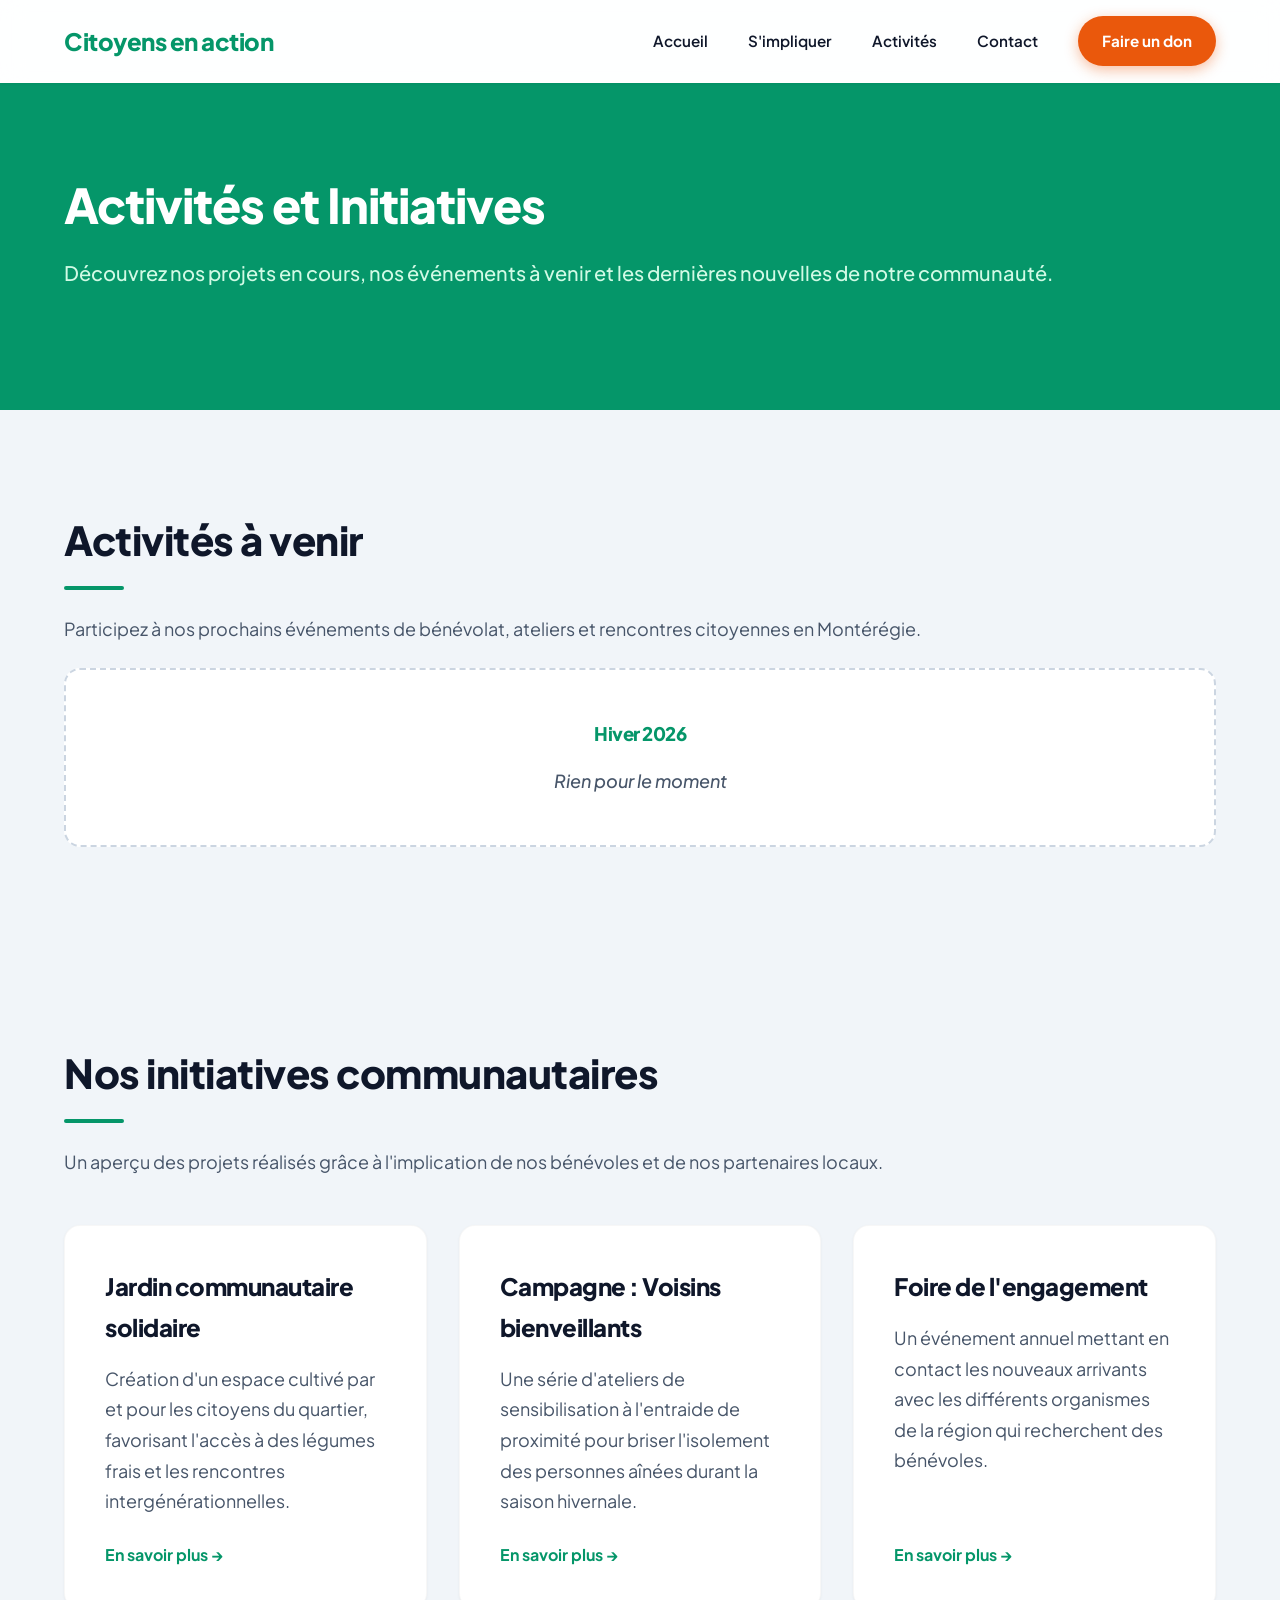
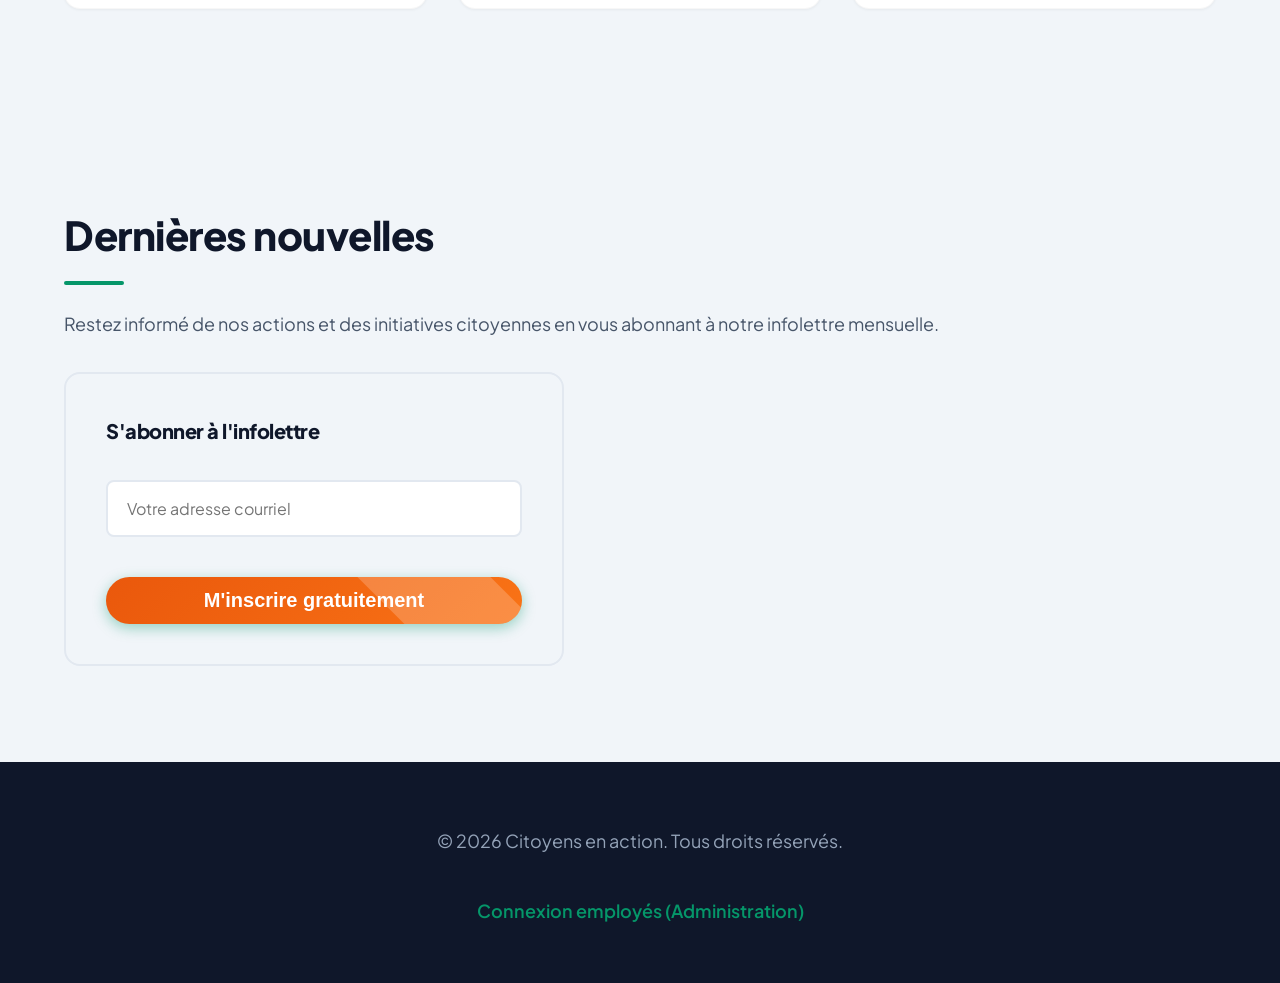
==== activites/index.html @ 638b2f84 "init" ====
<!DOCTYPE html>
<html lang="fr">
<head>
    <meta charset="UTF-8">
    <meta name="viewport" content="width=device-width, initial-scale=1.0">
    <title>Activités et Initiatives - Citoyens en action</title>
    <link rel="stylesheet" href="../styles/style.css">
</head>
<body>
    <div id="header-container"></div>

    <main>
        <!-- En-tête spécifique à la page -->
        <section class="hero" style="padding: 6rem 5%; text-align: left; background: var(--primary);">
            <div class="hero-content" style="margin: 0; max-width: 100%;">
                <h1 style="font-size: 3rem;">Activités et Initiatives</h1>
                <p style="color: #d1fae5;">Découvrez nos projets en cours, nos événements à venir et les dernières nouvelles de notre communauté.</p>
            </div>
        </section>

        <!-- Section Calendrier -->
        <section>
            <h2>Activités à venir</h2>
            <p>Participez à nos prochains événements de bénévolat, ateliers et rencontres citoyennes en Montérégie.</p>
            
            <div id="calendrier-container" class="box-mise-en-valeur">
                <h3 style="margin-bottom: 1rem; color: var(--primary);">Hiver 2026</h3>
                <p style="margin-bottom: 0;"><em>Rien pour le moment</em></p>
            </div>
        </section>

        <!-- Section Initiatives -->
        <section class="bg-gris">
            <h2>Nos initiatives communautaires</h2>
            <p>Un aperçu des projets réalisés grâce à l'implication de nos bénévoles et de nos partenaires locaux.</p>
            
            <div class="grid-articles">
                <article class="carte">
                    <h3>Jardin communautaire solidaire</h3>
                    <p>Création d'un espace cultivé par et pour les citoyens du quartier, favorisant l'accès à des légumes frais et les rencontres intergénérationnelles.</p>
                    <a href="" style="color: var(--primary); font-weight: 700; text-decoration: none; margin-top: auto;">En savoir plus →</a>
                </article>
                
                <article class="carte">
                    <h3>Campagne : Voisins bienveillants</h3>
                    <p>Une série d'ateliers de sensibilisation à l'entraide de proximité pour briser l'isolement des personnes aînées durant la saison hivernale.</p>
                    <a href="" style="color: var(--primary); font-weight: 700; text-decoration: none; margin-top: auto;">En savoir plus →</a>
                </article>
                
                <article class="carte">
                    <h3>Foire de l'engagement</h3>
                    <p>Un événement annuel mettant en contact les nouveaux arrivants avec les différents organismes de la région qui recherchent des bénévoles.</p>
                    <a href="" style="color: var(--primary); font-weight: 700; text-decoration: none; margin-top: auto;">En savoir plus →</a>
                </article>
            </div>
        </section>
        
        <!-- Section Articles et Nouvelles -->
        <section>
            <h2>Dernières nouvelles</h2>
            <p>Restez informé de nos actions et des initiatives citoyennes en vous abonnant à notre infolettre mensuelle.</p>
            
            <form style="max-width: 500px; margin-top: 2rem; box-shadow: none; border: 2px solid #e2e8f0; background: transparent;">
                <h3 style="font-size: 1.25rem; margin-bottom: 0.5rem; color: var(--text-heading);">S'abonner à l'infolettre</h3>
                <input type="email" placeholder="Votre adresse courriel" required style="background: var(--bg-surface);">
                <button type="submit" class="btn-submit-cool btn-anime">M'inscrire gratuitement</button>
            </form>
        </section>
    </main>

    <div id="footer-container"></div>

    <script src="../scripts/script.js"></script>
    <script>
        initLayout('..'); 
    </script>
</body>
</html>
---- styles/style.css ----
@import url('https://fonts.googleapis.com/css2?family=Plus+Jakarta+Sans:wght@400;500;600;700;800&display=swap');

/* Variables de design modernes et chaleureuses */
:root {
    --primary: #059669; /* Vert émeraude vibrant */
    --primary-dark: #047857;
    --accent: #ea580c; /* Orange corail chaleureux pour les dons */
    --accent-hover: #c2410c;
    --text-main: #475569; /* Gris ardoise doux pour la lecture */
    --text-heading: #0f172a; /* Bleu nuit très foncé pour les titres */
    --bg-body: #f8fafc; /* Fond très légèrement bleuté/gris */
    --bg-surface: #ffffff;
    
    --radius-sm: 8px;
    --radius-md: 16px;
    --radius-pill: 9999px;
    
    --shadow-sm: 0 1px 3px rgba(0,0,0,0.05);
    --shadow-md: 0 4px 6px -1px rgba(0,0,0,0.05), 0 2px 4px -1px rgba(0,0,0,0.03);
    --shadow-hover: 0 20px 25px -5px rgba(0,0,0,0.1), 0 10px 10px -5px rgba(0,0,0,0.04);
    
    --transition: all 0.3s cubic-bezier(0.4, 0, 0.2, 1);
}

/* Réinitialisation et typographie globale */
* {
    box-sizing: border-box;
    margin: 0;
    padding: 0;
}

body {
    font-family: 'Plus Jakarta Sans', system-ui, -apple-system, sans-serif;
    color: var(--text-main);
    line-height: 1.7;
    background-color: var(--bg-body);
    -webkit-font-smoothing: antialiased;
}

/* En-tête (Header) avec effet Glassmorphism */
header {
    background: rgba(255, 255, 255, 0.85);
    backdrop-filter: blur(12px);
    -webkit-backdrop-filter: blur(12px);
    padding: 1rem 5%;
    display: flex;
    justify-content: space-between;
    align-items: center;
    box-shadow: var(--shadow-sm);
    position: sticky;
    top: 0;
    z-index: 1000;
    border-bottom: 1px solid rgba(255,255,255,0.3);
}

.logo a {
    font-size: 1.5rem;
    font-weight: 800;
    color: var(--primary);
    text-decoration: none;
    letter-spacing: -0.5px;
    display: flex;
    align-items: center;
    gap: 10px;
}

nav ul {
    list-style: none;
    display: flex;
    gap: 2.5rem;
    align-items: center;
}

nav a {
    text-decoration: none;
    color: var(--text-heading);
    font-weight: 600;
    font-size: 0.95rem;
    position: relative;
    padding: 0.5rem 0;
    transition: var(--transition);
}

/* Effet de soulignement moderne au survol */
nav a:not(.btn-don)::after {
    content: '';
    position: absolute;
    bottom: 0;
    left: 0;
    width: 0;
    height: 2px;
    background-color: var(--primary);
    transition: var(--transition);
    border-radius: 2px;
}

nav a:not(.btn-don):hover {
    color: var(--primary);
}

nav a:not(.btn-don):hover::after {
    width: 100%;
}

/* Boutons */
.btn-don, button[type="submit"], .btn-secondaire {
    background-color: var(--accent);
    padding: 0.75rem 1.5rem;
    border-radius: var(--radius-pill);
    color: var(--bg-surface);
    font-weight: 700;
    text-decoration: none;
    border: none;
    cursor: pointer;
    transition: var(--transition);
    box-shadow: 0 4px 14px 0 rgba(234, 88, 12, 0.39);
    display: inline-block;
}

.btn-don:hover, button[type="submit"]:hover, .btn-secondaire:hover {
    background-color: var(--accent-hover);
    transform: translateY(-2px);
    box-shadow: 0 6px 20px rgba(234, 88, 12, 0.4);
    color: var(--bg-surface);
}

button[type="submit"] {
    background-color: var(--primary);
    box-shadow: 0 4px 14px 0 rgba(5, 150, 105, 0.39);
}

button[type="submit"]:hover {
    background-color: var(--primary-dark);
    box-shadow: 0 6px 20px rgba(5, 150, 105, 0.4);
}


/* --- Classe utilitaire réutilisable pour l'animation de survol (Reflet + Agrandissement) --- */
.btn-anime {
    font-size: 1.25rem;
    font-weight: 800;
    position: relative;
    overflow: hidden;
    transition: transform 0.3s ease, box-shadow 0.3s ease !important;
}

/* Le bandeau lumineux (invisible par défaut) */
.btn-anime::after {
    content: '';
    position: absolute;
    top: -50%; 
    left: -50%; 
    width: 200%; 
    height: 200%;
    background: rgba(255, 255, 255, 0.2);
    transform: rotate(45deg) translateY(-100%);
    transition: transform 0.5s ease;
    pointer-events: none; /* Empêche le reflet de bloquer les clics */
}

/* Animation au survol du bouton */
.btn-anime:hover {
    transform: translateY(-3px) scale(1.02);
}

/* Fait glisser le reflet lumineux au survol */
.btn-anime:hover::after {
    transform: rotate(45deg) translateY(100%);
}

/* Sections génériques */
section {
    padding: 6rem 5%;
}

section.bg-gris, section:nth-child(even):not(.hero) {
    background-color: #f1f5f9;
}

h1, h2, h3 {
    color: var(--text-heading);
    margin-bottom: 1.5rem;
    font-weight: 800;
    letter-spacing: -0.5px;
}

h2 {
    font-size: 2.5rem;
    position: relative;
    padding-bottom: 1rem;
}

/* Petit trait décoratif sous les titres de section */
h2::after {
    content: '';
    position: absolute;
    bottom: 0;
    left: 0;
    width: 60px;
    height: 4px;
    background-color: var(--primary);
    border-radius: 2px;
}

p {
    font-size: 1.125rem;
    margin-bottom: 1.5rem;
}

/* Hero Section (Bannière d'accueil) */
.hero {
    text-align: center;
    padding: 10rem 5%;
    background: linear-gradient(135deg, #065f46 0%, #059669 50%, #10b981 100%);
    color: var(--bg-surface);
    position: relative;
    overflow: hidden;
}

.hero-content {
    max-width: 800px;
    margin: 0 auto;
    position: relative;
    z-index: 2;
}

.hero h1 {
    color: var(--bg-surface);
    font-size: 4rem;
    line-height: 1.1;
    margin-bottom: 1.5rem;
    letter-spacing: -1px;
}

.hero p {
    color: #d1fae5;
    font-size: 1.25rem;
    font-weight: 500;
}

/* Formulaires */
form {
    display: flex;
    flex-direction: column;
    gap: 1.5rem;
    max-width: 600px;
    background: var(--bg-surface);
    padding: 2.5rem;
    border-radius: var(--radius-md);
    box-shadow: var(--shadow-md);
    border: 1px solid rgba(0,0,0,0.05);
}

input, textarea {
    padding: 1rem 1.2rem;
    border: 2px solid #e2e8f0;
    border-radius: var(--radius-sm);
    font-size: 1rem;
    font-family: inherit;
    transition: var(--transition);
    background-color: #f8fafc;
}

input:focus, textarea:focus {
    outline: none;
    border-color: var(--primary);
    background-color: var(--bg-surface);
    box-shadow: 0 0 0 4px rgba(5, 150, 105, 0.1);
}

/* Grilles et Cartes */
.grid-articles {
    display: grid;
    grid-template-columns: repeat(auto-fit, minmax(320px, 1fr));
    gap: 2rem;
    margin-top: 3rem;
}

.carte, .section-carte {
    background: var(--bg-surface);
    padding: 2.5rem;
    border-radius: var(--radius-md);
    box-shadow: var(--shadow-sm);
    transition: var(--transition);
    border: 1px solid rgba(0,0,0,0.03);
    display: flex;
    flex-direction: column;
}

.carte:hover {
    transform: translateY(-8px);
    box-shadow: var(--shadow-hover);
}

.carte h3 {
    font-size: 1.5rem;
    margin-bottom: 1rem;
}

/* Mise en valeur (Ex: Calendrier) */
.box-mise-en-valeur {
    border: 2px dashed #cbd5e1;
    padding: 3rem;
    text-align: center;
    border-radius: var(--radius-md);
    background-color: var(--bg-surface);
    color: var(--text-main);
    font-weight: 500;
}

/* Pied de page */
footer {
    padding: 4rem 5% 2rem;
    background-color: #0f172a;
    color: #94a3b8;
}

.footer-content {
    max-width: 1200px;
    margin: 0 auto;
    display: flex;
    flex-direction: column;
    align-items: center;
    gap: 1rem;
    text-align: center;
}

footer a {
    color: var(--primary);
    text-decoration: none;
    font-weight: 600;
    transition: var(--transition);
}

footer a:hover {
    color: #34d399;
}

/* ---------------------------------------------------
   STYLES SPÉCIFIQUES DE LA PAGE DE DON (VERT PUR)
   --------------------------------------------------- */

.page-don-section {
    padding: 6rem 5% 8rem;
    min-height: 85vh;
    display: flex;
    align-items: center;
    text-align: left; /* Annule le centrage global de .hero */
}

.don-layout {
    display: grid;
    grid-template-columns: 1fr 1.2fr;
    gap: 4rem;
    align-items: center;
    width: 100%;
}

.impact-text h2 {
    font-size: 3.5rem;
    line-height: 1.1;
    color: white;
    margin-bottom: 1.5rem;
}

.impact-text h2::after { 
    display: none; 
}

.impact-cards {
    display: flex;
    flex-direction: column;
    gap: 1rem;
    margin-top: 2rem;
}

.impact-card-mini {
    background: rgba(255, 255, 255, 0.12);
    backdrop-filter: blur(10px);
    border: 1px solid rgba(255, 255, 255, 0.2);
    padding: 1.5rem;
    border-radius: var(--radius-md);
    color: white;
    display: flex;
    align-items: center;
    gap: 1.5rem;
    transition: transform 0.3s ease;
}

.impact-card-mini:hover {
    transform: translateX(8px);
    background: rgba(255, 255, 255, 0.18);
}

.impact-icon {
    font-size: 2rem;
    background: rgba(255, 255, 255, 0.2);
    width: 60px;
    height: 60px;
    display: flex;
    align-items: center;
    justify-content: center;
    border-radius: 50%;
}

/* Formulaire Glassmorphism */
.glass-form-container {
    background: rgba(255, 255, 255, 0.95);
    backdrop-filter: blur(20px);
    padding: 3rem;
    border-radius: 24px;
    box-shadow: 0 25px 50px -12px rgba(0, 0, 0, 0.25);
    border: 1px solid rgba(255, 255, 255, 0.5);
}

.amount-selector {
    display: grid;
    grid-template-columns: repeat(3, 1fr);
    gap: 1rem;
    margin-bottom: 1rem;
}

.amount-btn-cool {
    background: white;
    border: 2px solid #e2e8f0;
    padding: 1rem;
    border-radius: var(--radius-sm);
    font-weight: 800;
    font-size: 1.25rem;
    color: var(--text-main);
    cursor: pointer;
    transition: all 0.2s cubic-bezier(0.4, 0, 0.2, 1);
    text-align: center;
}

.amount-btn-cool:hover {
    border-color: var(--primary);
    transform: translateY(-2px);
}

.amount-btn-cool.active {
    background: var(--primary);
    color: white;
    border-color: var(--primary);
    box-shadow: 0 10px 20px -5px rgba(5, 150, 105, 0.5);
    transform: scale(1.05);
}

.custom-amount {
    grid-column: span 3;
}

.input-group-cool {
    position: relative;
    margin-bottom: 1.5rem;
}

.input-group-cool input {
    width: 100%;
    padding: 1.2rem;
    background: #f8fafc;
    border: 2px solid #e2e8f0;
    border-radius: var(--radius-sm);
    font-weight: 600;
    color: var(--text-heading);
    transition: all 0.3s;
}

.input-group-cool input:focus {
    background: white;
    border-color: var(--primary);
    box-shadow: 0 0 0 4px rgba(5, 150, 105, 0.1);
}

.btn-submit-cool {
    background: linear-gradient(135deg, var(--accent) 0%, #f97316 100%);
    color: white;
    width: 100%;
    padding: 1.2rem;
    border: none;
    border-radius: var(--radius-pill);
    cursor: pointer;
    box-shadow: 0 10px 25px -5px rgba(234, 88, 12, 0.4);
    margin-top: 1rem;
}

/* Vous pouvez garder l'accentuation de l'ombre au survol spécifique à la couleur orange ici */
.btn-submit-cool:hover {
    box-shadow: 0 15px 35px -5px rgba(234, 88, 12, 0.6);
}

/* ---------------------------------------------------
   BOUTON MENU MOBILE & ADAPTABILITÉ ÉCRAN
   --------------------------------------------------- */

.menu-toggle {
    display: none;
    font-size: 1.5rem;
    background: #f1f5f9;
    border: 1px solid #e2e8f0;
    padding: 0.4rem 0.8rem;
    border-radius: var(--radius-sm);
    cursor: pointer;
    color: var(--text-heading);
    transition: var(--transition);
    line-height: 1;
}

.menu-toggle:hover {
    background: var(--primary);
    color: white;
    border-color: var(--primary);
}

@media (max-width: 992px) {
    .don-layout { 
        grid-template-columns: 1fr; 
        gap: 2rem; 
    }
    .impact-text h2 { 
        font-size: 2.5rem; 
    }
}

@media (max-width: 768px) {
    nav ul {
        display: none;
        flex-direction: column;
        width: 100%;
        position: absolute;
        top: 100%;
        left: 0;
        background: rgba(255, 255, 255, 0.98);
        backdrop-filter: blur(10px);
        padding: 2rem 0;
        box-shadow: 0 20px 25px -5px rgba(0,0,0,0.1);
        gap: 1.5rem;
        border-top: 1px solid #e2e8f0;
    }

    nav ul.active {
        display: flex;
    }

    .menu-toggle {
        display: block;
    }
    
    .hero {
        padding: 6rem 5%;
    }

    .hero h1 {
        font-size: 2.5rem;
    }
    
    h2 {
        font-size: 2rem;
    }
}
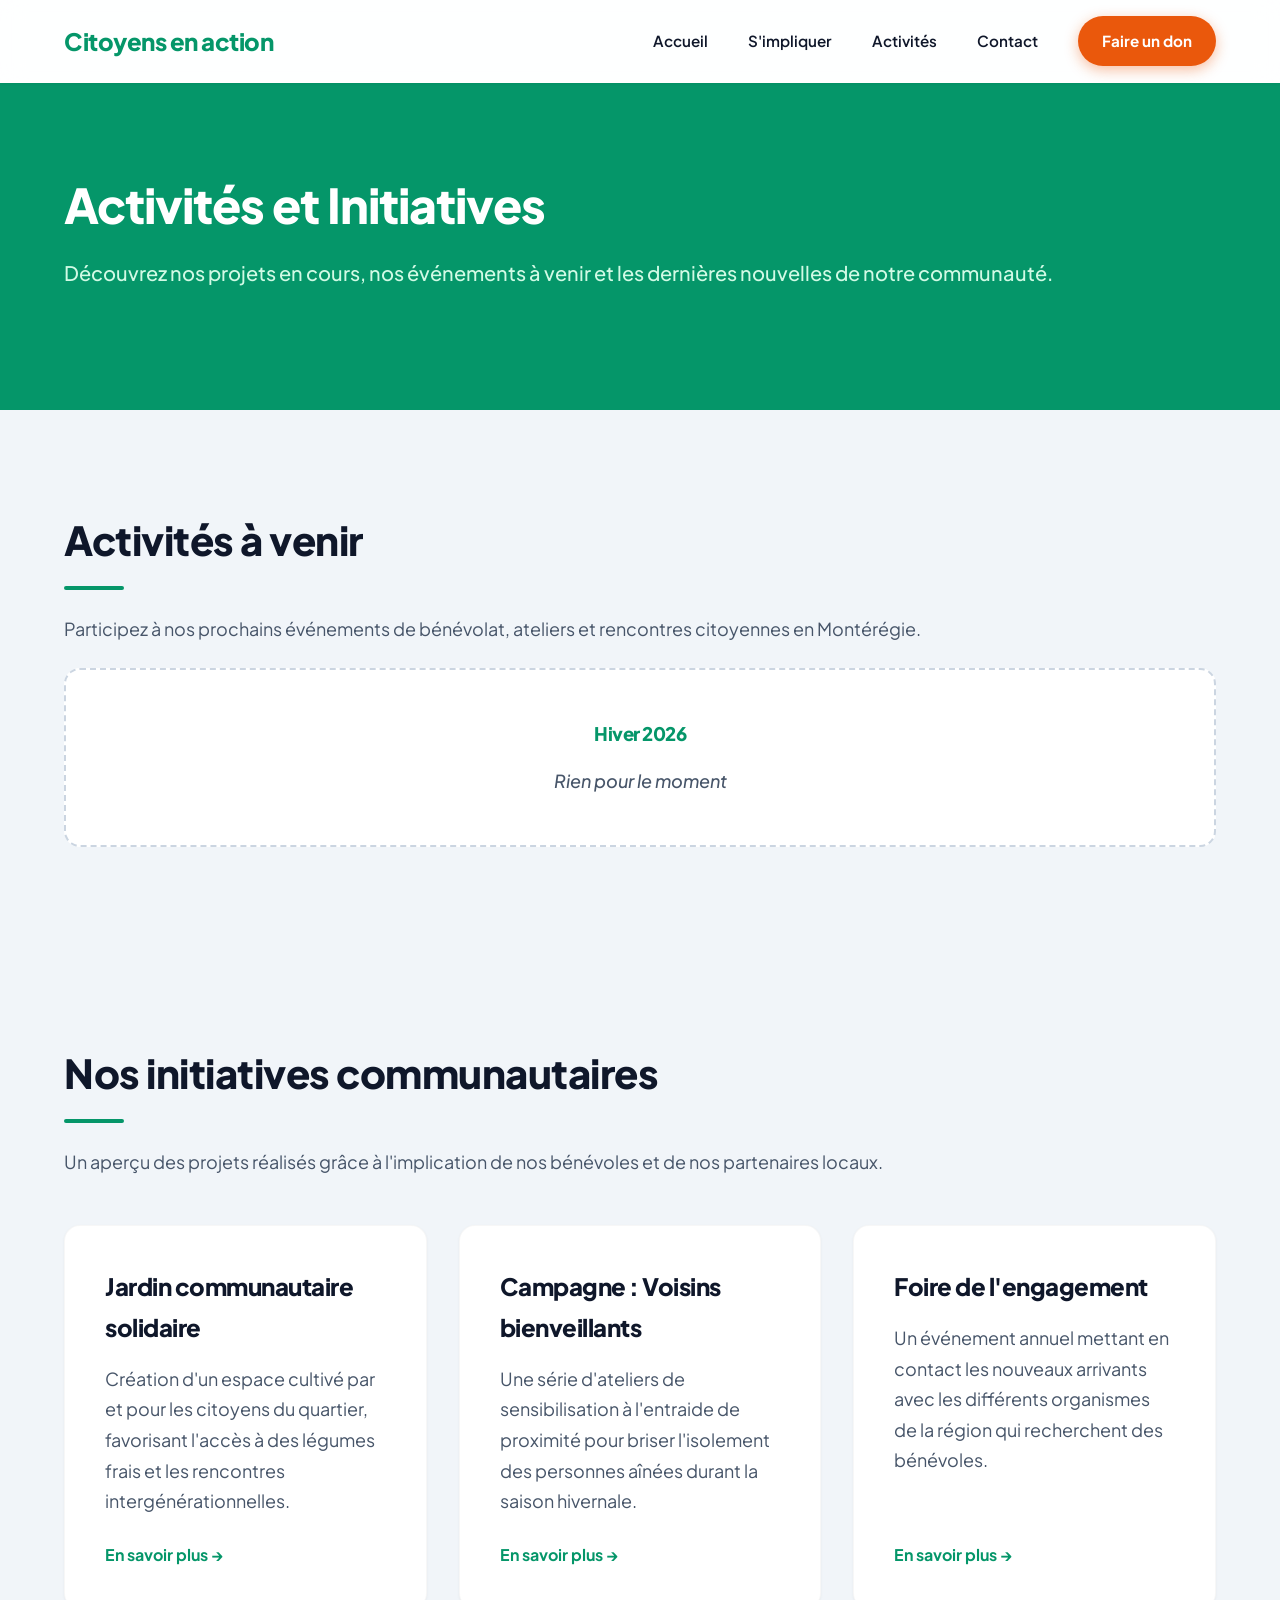
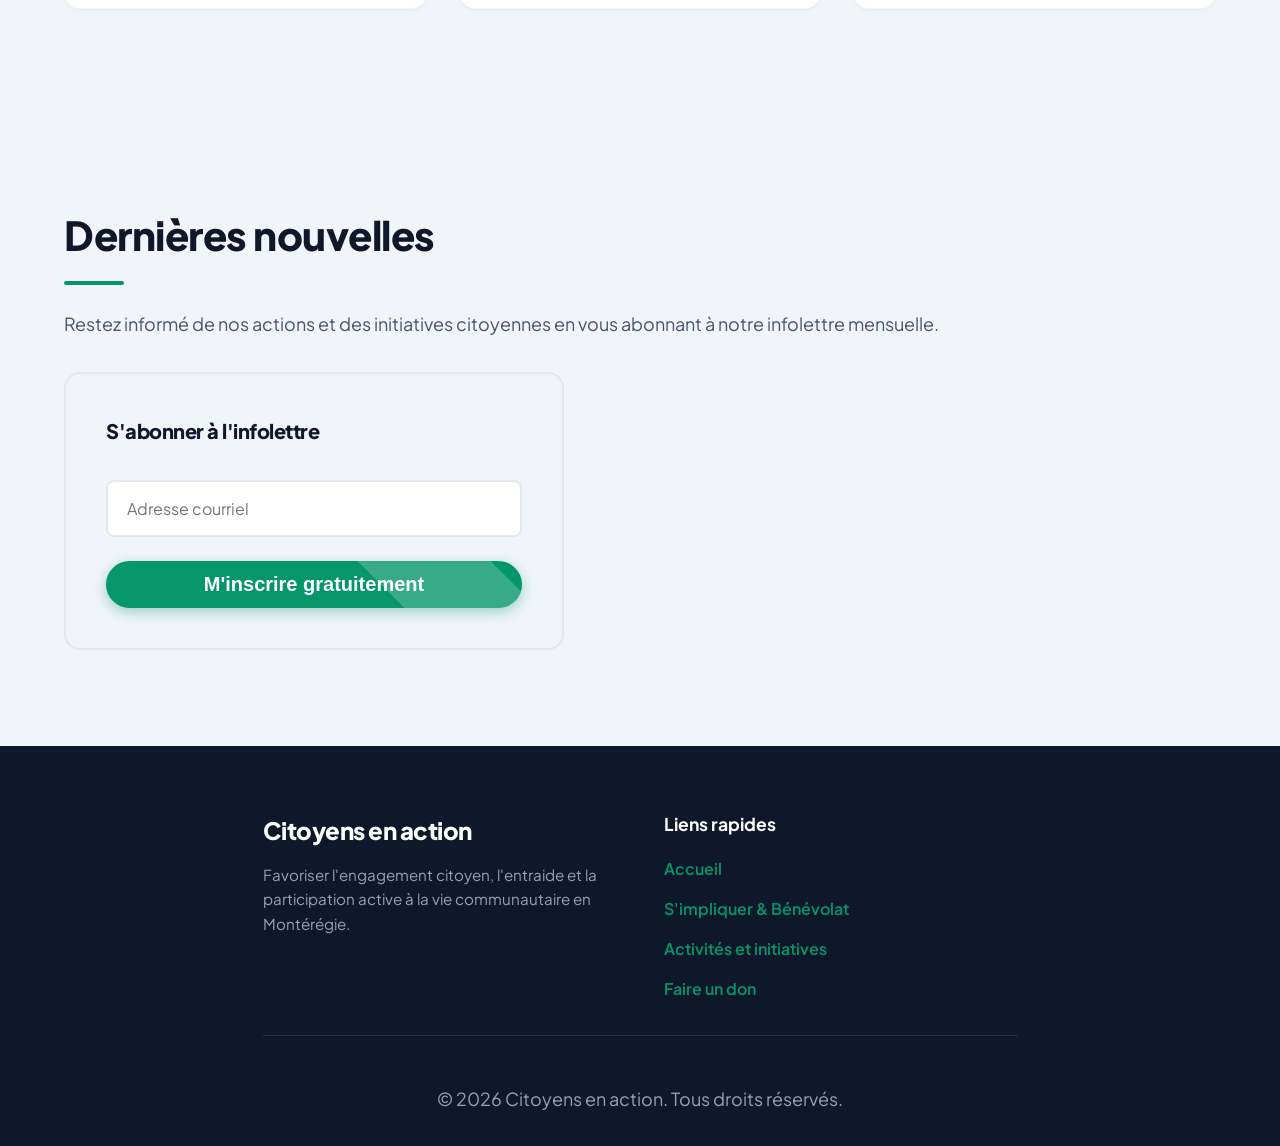
==== commit 1395db67: "reused forms structure" ====
--- a/activites/index.html
+++ b/activites/index.html
@@ -62,8 +62,8 @@
             
             <form style="max-width: 500px; margin-top: 2rem; box-shadow: none; border: 2px solid #e2e8f0; background: transparent;">
                 <h3 style="font-size: 1.25rem; margin-bottom: 0.5rem; color: var(--text-heading);">S'abonner à l'infolettre</h3>
-                <input type="email" placeholder="Votre adresse courriel" required style="background: var(--bg-surface);">
-                <button type="submit" class="btn-submit-cool btn-anime">M'inscrire gratuitement</button>
+                <input type="email" placeholder="Adresse courriel" required style="background: var(--bg-surface);">
+                <button type="submit" class="btn-anime">M'inscrire gratuitement</button>
             </form>
         </section>
     </main>
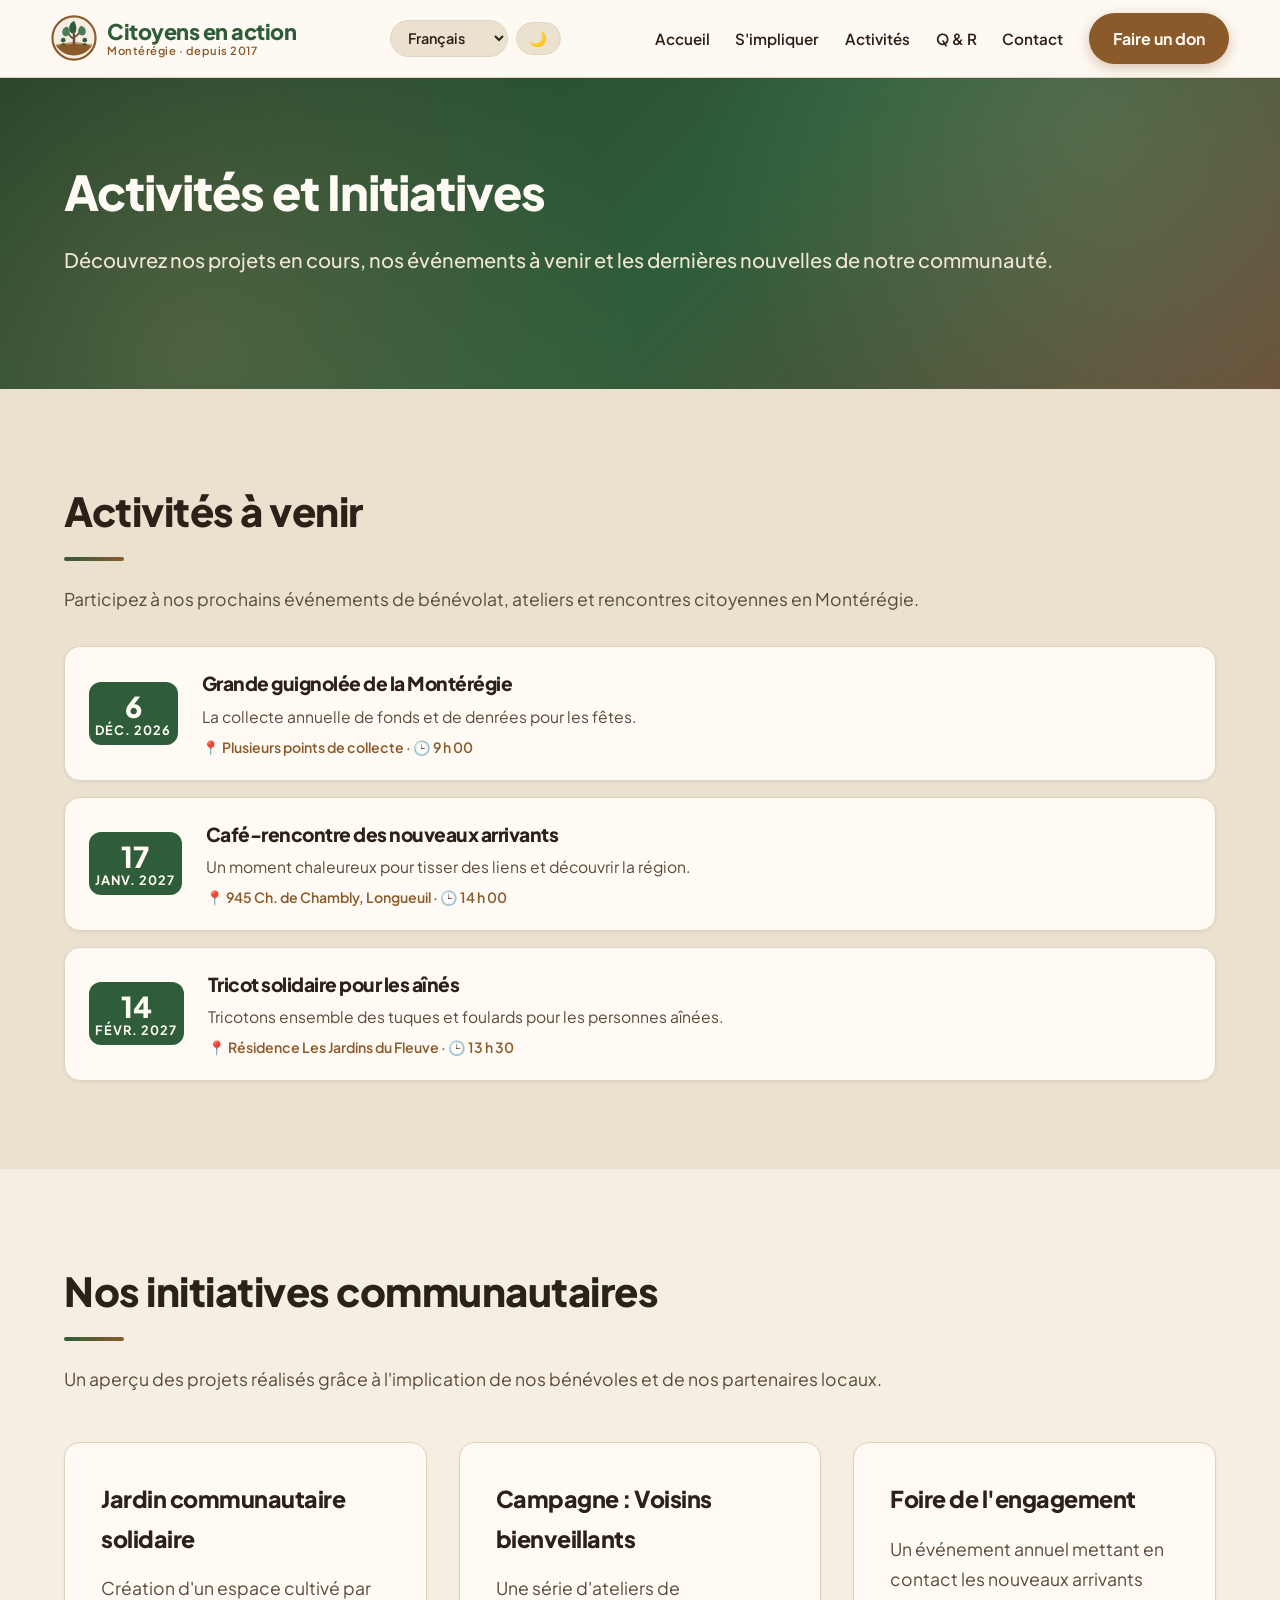
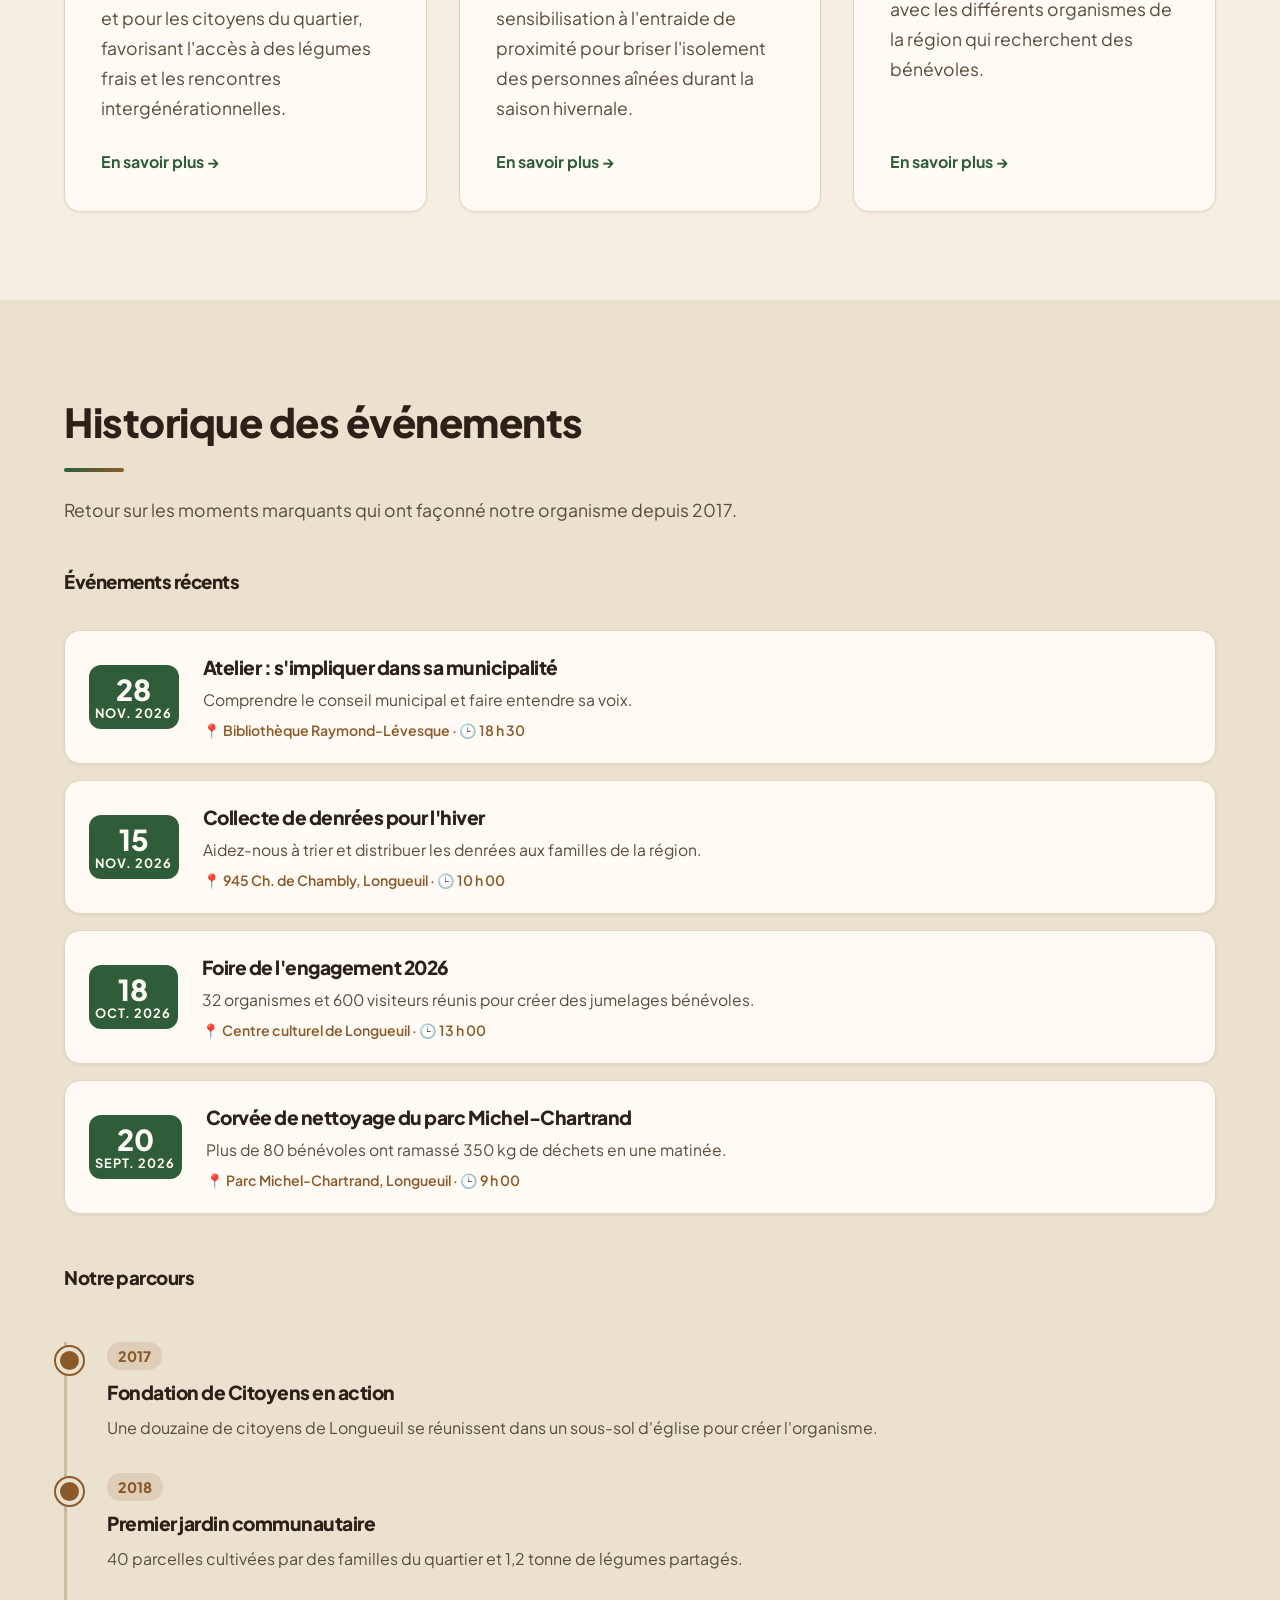
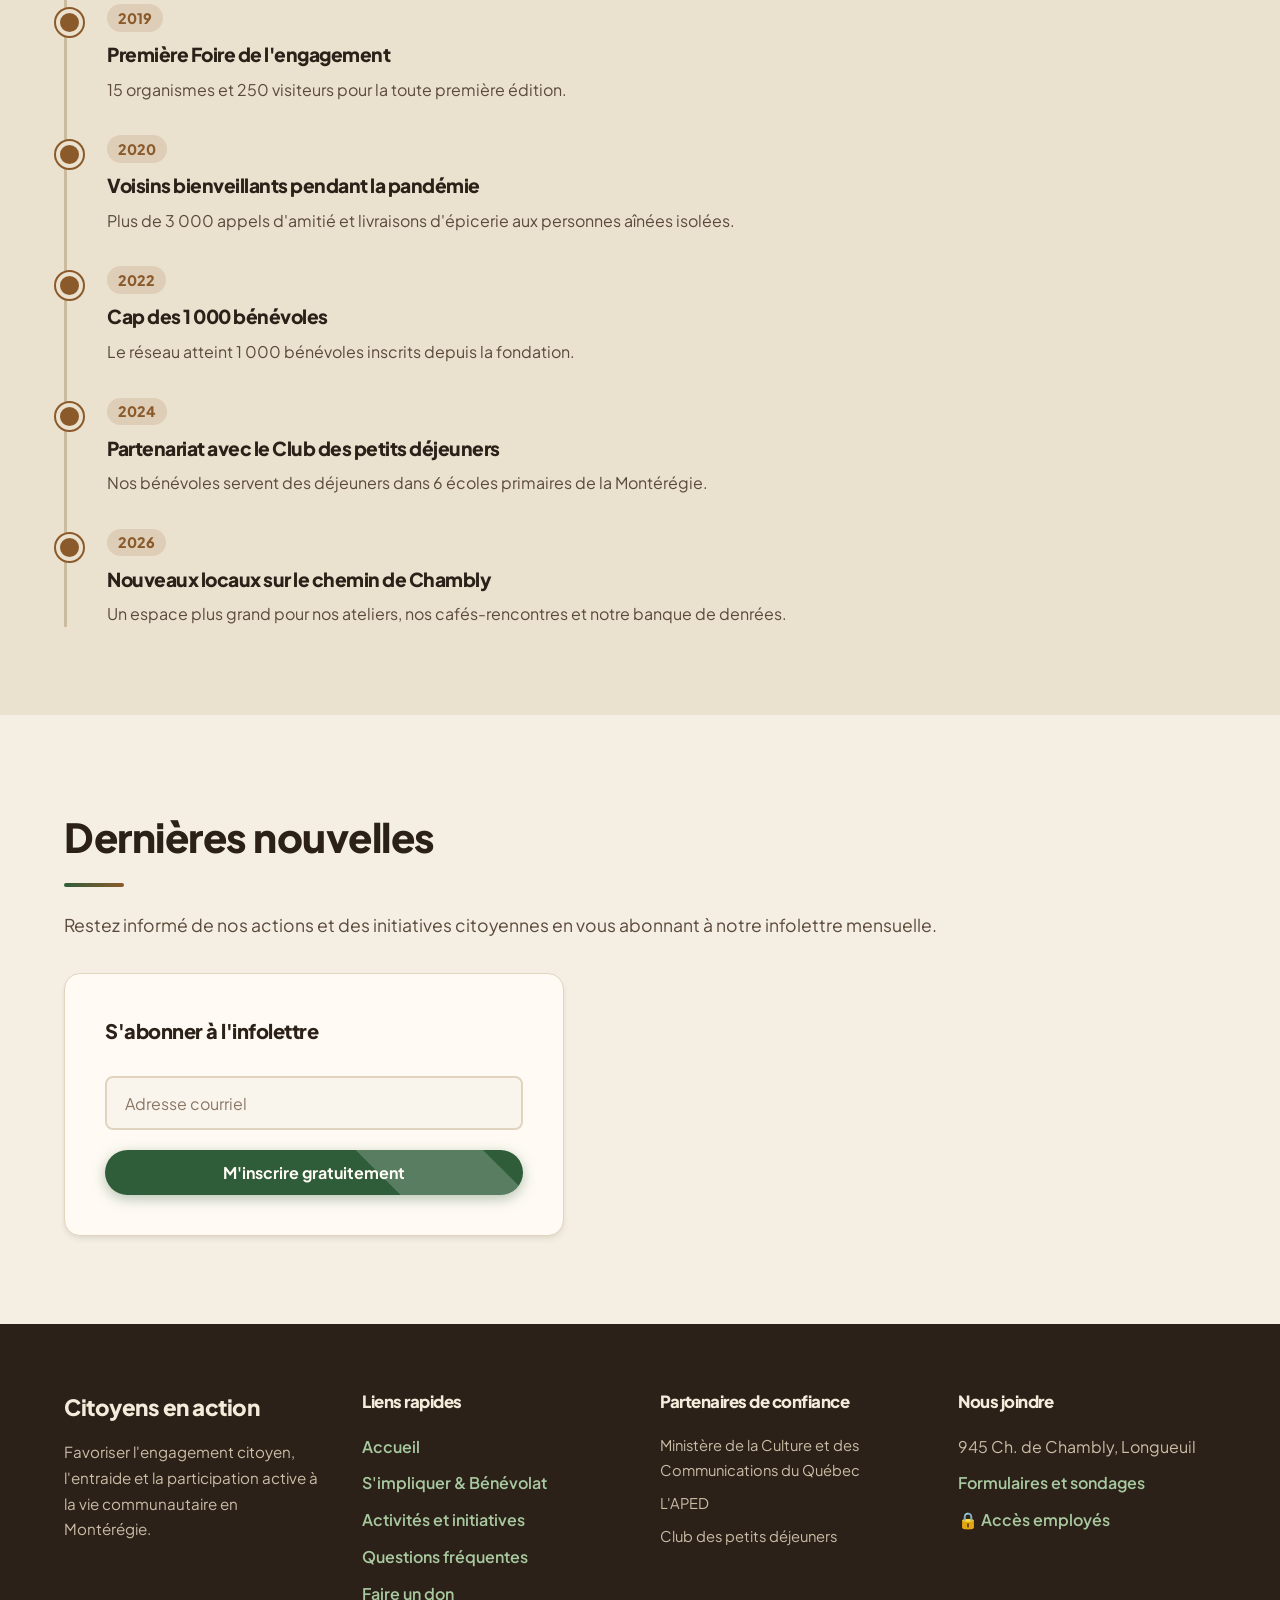
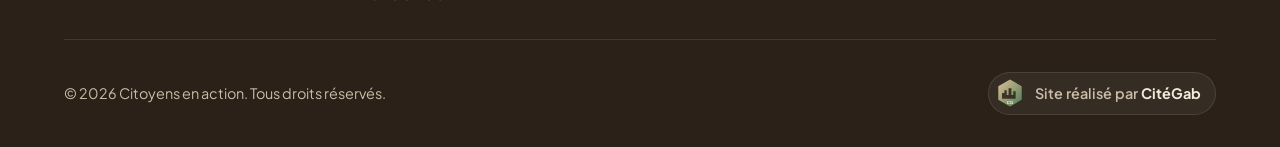
==== commit 7cf4b018: "Refonte : palette terre, mode sombre, dons, admin et nouvelles sections - Palette terre (brun, beige" ====
--- a/activites/index.html
+++ b/activites/index.html
@@ -3,67 +3,111 @@
 <head>
     <meta charset="UTF-8">
     <meta name="viewport" content="width=device-width, initial-scale=1.0">
-    <title>Activités et Initiatives - Citoyens en action</title>
+    <title data-i18n="titre.activites">Activités et Initiatives - Citoyens en action</title>
+    <script src="../scripts/init.js"></script>
     <link rel="stylesheet" href="../styles/style.css">
 </head>
 <body>
     <div id="header-container"></div>
 
     <main>
-        <!-- En-tête spécifique à la page -->
-        <section class="hero" style="padding: 6rem 5%; text-align: left; background: var(--primary);">
-            <div class="hero-content" style="margin: 0; max-width: 100%;">
-                <h1 style="font-size: 3rem;">Activités et Initiatives</h1>
-                <p style="color: #d1fae5;">Découvrez nos projets en cours, nos événements à venir et les dernières nouvelles de notre communauté.</p>
+        <section class="hero hero-page">
+            <div class="hero-content">
+                <h1 data-i18n="act.hero_titre">Activités et Initiatives</h1>
+                <p data-i18n="act.hero_texte">Découvrez nos projets en cours, nos événements à venir et les dernières nouvelles de notre communauté.</p>
             </div>
         </section>
 
-        <!-- Section Calendrier -->
+        <!-- Calendrier (géré dans l'administration) -->
         <section>
-            <h2>Activités à venir</h2>
-            <p>Participez à nos prochains événements de bénévolat, ateliers et rencontres citoyennes en Montérégie.</p>
-            
-            <div id="calendrier-container" class="box-mise-en-valeur">
-                <h3 style="margin-bottom: 1rem; color: var(--primary);">Hiver 2026</h3>
-                <p style="margin-bottom: 0;"><em>Rien pour le moment</em></p>
+            <h2 data-i18n="act.avenir_titre">Activités à venir</h2>
+            <p data-i18n="act.avenir_texte">Participez à nos prochains événements de bénévolat, ateliers et rencontres citoyennes en Montérégie.</p>
+            <div id="calendrier-container" class="calendrier"></div>
+        </section>
+
+        <!-- Initiatives -->
+        <section>
+            <h2 data-i18n="act.initiatives_titre">Nos initiatives communautaires</h2>
+            <p data-i18n="act.initiatives_texte">Un aperçu des projets réalisés grâce à l'implication de nos bénévoles et de nos partenaires locaux.</p>
+
+            <div class="grid-articles">
+                <article class="carte">
+                    <h3 data-i18n="act.init1_titre">Jardin communautaire solidaire</h3>
+                    <p data-i18n="act.init1_texte">Création d'un espace cultivé par et pour les citoyens du quartier, favorisant l'accès à des légumes frais et les rencontres intergénérationnelles.</p>
+                    <a href="../contact/" class="lien-plus" data-i18n="commun.en_savoir_plus">En savoir plus →</a>
+                </article>
+
+                <article class="carte">
+                    <h3 data-i18n="act.init2_titre">Campagne : Voisins bienveillants</h3>
+                    <p data-i18n="act.init2_texte">Une série d'ateliers de sensibilisation à l'entraide de proximité pour briser l'isolement des personnes aînées durant la saison hivernale.</p>
+                    <a href="../contact/" class="lien-plus" data-i18n="commun.en_savoir_plus">En savoir plus →</a>
+                </article>
+
+                <article class="carte">
+                    <h3 data-i18n="act.init3_titre">Foire de l'engagement</h3>
+                    <p data-i18n="act.init3_texte">Un événement annuel mettant en contact les nouveaux arrivants avec les différents organismes de la région qui recherchent des bénévoles.</p>
+                    <a href="../contact/" class="lien-plus" data-i18n="commun.en_savoir_plus">En savoir plus →</a>
+                </article>
             </div>
         </section>
 
-        <!-- Section Initiatives -->
-        <section class="bg-gris">
-            <h2>Nos initiatives communautaires</h2>
-            <p>Un aperçu des projets réalisés grâce à l'implication de nos bénévoles et de nos partenaires locaux.</p>
-            
-            <div class="grid-articles">
-                <article class="carte">
-                    <h3>Jardin communautaire solidaire</h3>
-                    <p>Création d'un espace cultivé par et pour les citoyens du quartier, favorisant l'accès à des légumes frais et les rencontres intergénérationnelles.</p>
-                    <a href="" style="color: var(--primary); font-weight: 700; text-decoration: none; margin-top: auto;">En savoir plus →</a>
-                </article>
-                
-                <article class="carte">
-                    <h3>Campagne : Voisins bienveillants</h3>
-                    <p>Une série d'ateliers de sensibilisation à l'entraide de proximité pour briser l'isolement des personnes aînées durant la saison hivernale.</p>
-                    <a href="" style="color: var(--primary); font-weight: 700; text-decoration: none; margin-top: auto;">En savoir plus →</a>
-                </article>
-                
-                <article class="carte">
-                    <h3>Foire de l'engagement</h3>
-                    <p>Un événement annuel mettant en contact les nouveaux arrivants avec les différents organismes de la région qui recherchent des bénévoles.</p>
-                    <a href="" style="color: var(--primary); font-weight: 700; text-decoration: none; margin-top: auto;">En savoir plus →</a>
-                </article>
+        <!-- Historique des événements -->
+        <section>
+            <h2 data-i18n="act.historique_titre">Historique des événements</h2>
+            <p data-i18n="act.historique_texte">Retour sur les moments marquants qui ont façonné notre organisme depuis 2017.</p>
+
+            <h3 style="margin-top: 2.5rem;" data-i18n="act.recents_titre">Événements récents</h3>
+            <div id="historique-recent" class="calendrier"></div>
+
+            <h3 style="margin-top: 3rem;" data-i18n="act.chronologie_titre">Notre parcours</h3>
+            <div class="chronologie">
+                <div class="jalon">
+                    <span class="annee">2017</span>
+                    <h3 data-i18n="hist.2017_titre">Fondation de Citoyens en action</h3>
+                    <p data-i18n="hist.2017_texte">Une douzaine de citoyens de Longueuil se réunissent dans un sous-sol d'église pour créer l'organisme.</p>
+                </div>
+                <div class="jalon">
+                    <span class="annee">2018</span>
+                    <h3 data-i18n="hist.2018_titre">Premier jardin communautaire</h3>
+                    <p data-i18n="hist.2018_texte">40 parcelles cultivées par des familles du quartier et 1,2 tonne de légumes partagés.</p>
+                </div>
+                <div class="jalon">
+                    <span class="annee">2019</span>
+                    <h3 data-i18n="hist.2019_titre">Première Foire de l'engagement</h3>
+                    <p data-i18n="hist.2019_texte">15 organismes et 250 visiteurs pour la toute première édition.</p>
+                </div>
+                <div class="jalon">
+                    <span class="annee">2020</span>
+                    <h3 data-i18n="hist.2020_titre">Voisins bienveillants pendant la pandémie</h3>
+                    <p data-i18n="hist.2020_texte">Plus de 3 000 appels d'amitié et livraisons d'épicerie aux personnes aînées isolées.</p>
+                </div>
+                <div class="jalon">
+                    <span class="annee">2022</span>
+                    <h3 data-i18n="hist.2022_titre">Cap des 1 000 bénévoles</h3>
+                    <p data-i18n="hist.2022_texte">Le réseau atteint 1 000 bénévoles inscrits depuis la fondation.</p>
+                </div>
+                <div class="jalon">
+                    <span class="annee">2024</span>
+                    <h3 data-i18n="hist.2024_titre">Partenariat avec le Club des petits déjeuners</h3>
+                    <p data-i18n="hist.2024_texte">Nos bénévoles servent des déjeuners dans 6 écoles primaires de la Montérégie.</p>
+                </div>
+                <div class="jalon">
+                    <span class="annee">2026</span>
+                    <h3 data-i18n="hist.2026_titre">Nouveaux locaux sur le chemin de Chambly</h3>
+                    <p data-i18n="hist.2026_texte">Un espace plus grand pour nos ateliers, nos cafés-rencontres et notre banque de denrées.</p>
+                </div>
             </div>
         </section>
-        
-        <!-- Section Articles et Nouvelles -->
+
+        <!-- Infolettre -->
         <section>
-            <h2>Dernières nouvelles</h2>
-            <p>Restez informé de nos actions et des initiatives citoyennes en vous abonnant à notre infolettre mensuelle.</p>
-            
-            <form style="max-width: 500px; margin-top: 2rem; box-shadow: none; border: 2px solid #e2e8f0; background: transparent;">
-                <h3 style="font-size: 1.25rem; margin-bottom: 0.5rem; color: var(--text-heading);">S'abonner à l'infolettre</h3>
-                <input type="email" placeholder="Adresse courriel" required style="background: var(--bg-surface);">
-                <button type="submit" class="btn-anime">M'inscrire gratuitement</button>
+            <h2 data-i18n="act.nouvelles_titre">Dernières nouvelles</h2>
+            <p data-i18n="act.nouvelles_texte">Restez informé de nos actions et des initiatives citoyennes en vous abonnant à notre infolettre mensuelle.</p>
+
+            <form style="max-width: 500px; margin-top: 2rem;" data-toast="toast.infolettre" data-enregistrer="infolettre">
+                <h3 style="font-size: 1.25rem; margin-bottom: 0.5rem;" data-i18n="act.infolettre_titre">S'abonner à l'infolettre</h3>
+                <input type="email" name="courriel" placeholder="Adresse courriel" data-i18n-ph="champ.courriel" required>
+                <button type="submit" class="btn-anime" data-i18n="act.infolettre_btn">M'inscrire gratuitement</button>
             </form>
         </section>
     </main>
@@ -72,7 +116,7 @@
 
     <script src="../scripts/script.js"></script>
     <script>
-        initLayout('..'); 
+        initLayout('..');
     </script>
 </body>
-</html>+</html>
--- a/styles/style.css
+++ b/styles/style.css
@@ -1,25 +1,82 @@
 @import url('https://fonts.googleapis.com/css2?family=Plus+Jakarta+Sans:wght@400;500;600;700;800&display=swap');
 
-/* Variables de design modernes et chaleureuses */
+/* ---------------------------------------------------
+   PALETTE « TERRE » : brun, beige, vert forêt
+   --------------------------------------------------- */
 :root {
-    --primary: #059669; /* Vert émeraude vibrant */
-    --primary-dark: #047857;
-    --accent: #ea580c; /* Orange corail chaleureux pour les dons */
-    --accent-hover: #c2410c;
-    --text-main: #475569; /* Gris ardoise doux pour la lecture */
-    --text-heading: #0f172a; /* Bleu nuit très foncé pour les titres */
-    --bg-body: #f8fafc; /* Fond très légèrement bleuté/gris */
-    --bg-surface: #ffffff;
-    
+    --primary: #2f5d3a;          /* Vert forêt */
+    --primary-dark: #1f4027;
+    --primary-light: #4c7c55;
+    --primary-soft: rgba(47, 93, 58, 0.12);
+    --on-primary: #fffbf4;
+    --accent: #8b5a2b;           /* Brun terre */
+    --accent-hover: #6e4420;
+    --accent-light: #c49a6c;     /* Brun clair / sable */
+    --accent-soft: rgba(139, 90, 43, 0.14);
+    --text-main: #5b4a3b;
+    --text-heading: #2b2118;
+    --text-muted: #8a7766;
+    --bg-body: #f5efe3;          /* Beige */
+    --bg-alt: #ebe1cf;
+    --bg-surface: #fffbf4;
+    --bg-input: #faf5ec;
+    --border: #e0d4bf;
+    --border-strong: #cbbb9f;
+    --header-bg: rgba(255, 251, 244, 0.9);
+    --footer-bg: #2b2118;
+    --footer-text: #cbbca6;
+    --footer-link: #a8c99f;
+    --hero-grad: linear-gradient(135deg, #1f4027 0%, #2f5d3a 55%, #6b4f3a 100%);
+    --hero-text: #efe6d3;
+    --glass: rgba(255, 251, 244, 0.12);
+    --glass-border: rgba(255, 251, 244, 0.22);
+    --success: #3f7d4a;
+    --danger: #a23b2a;
+
     --radius-sm: 8px;
     --radius-md: 16px;
     --radius-pill: 9999px;
-    
-    --shadow-sm: 0 1px 3px rgba(0,0,0,0.05);
-    --shadow-md: 0 4px 6px -1px rgba(0,0,0,0.05), 0 2px 4px -1px rgba(0,0,0,0.03);
-    --shadow-hover: 0 20px 25px -5px rgba(0,0,0,0.1), 0 10px 10px -5px rgba(0,0,0,0.04);
-    
+
+    --shadow-sm: 0 1px 3px rgba(43, 33, 24, 0.07);
+    --shadow-md: 0 4px 6px -1px rgba(43, 33, 24, 0.08), 0 2px 4px -1px rgba(43, 33, 24, 0.04);
+    --shadow-hover: 0 20px 25px -5px rgba(43, 33, 24, 0.14), 0 10px 10px -5px rgba(43, 33, 24, 0.05);
+
     --transition: all 0.3s cubic-bezier(0.4, 0, 0.2, 1);
+    color-scheme: light;
+}
+
+/* ---------------------------------------------------
+   MODE SOMBRE
+   --------------------------------------------------- */
+html[data-theme="dark"] {
+    --primary: #7fae7a;
+    --primary-dark: #659a62;
+    --primary-light: #9cc597;
+    --primary-soft: rgba(127, 174, 122, 0.14);
+    --on-primary: #15120e;
+    --accent: #c4925e;
+    --accent-hover: #d6a571;
+    --accent-light: #e0bf98;
+    --accent-soft: rgba(196, 146, 94, 0.16);
+    --text-main: #d4c7b3;
+    --text-heading: #f4ebdb;
+    --text-muted: #a39380;
+    --bg-body: #17130f;
+    --bg-alt: #1f1a14;
+    --bg-surface: #27211a;
+    --bg-input: #1f1a14;
+    --border: #3d3328;
+    --border-strong: #56483a;
+    --header-bg: rgba(23, 19, 15, 0.88);
+    --footer-bg: #0f0c09;
+    --footer-text: #a39380;
+    --footer-link: #9cc597;
+    --hero-grad: linear-gradient(135deg, #10241a 0%, #1f4027 55%, #3d2c1f 100%);
+    --hero-text: #e6dcc8;
+    --shadow-sm: 0 1px 3px rgba(0, 0, 0, 0.4);
+    --shadow-md: 0 4px 10px rgba(0, 0, 0, 0.35);
+    --shadow-hover: 0 20px 30px -5px rgba(0, 0, 0, 0.55);
+    color-scheme: dark;
 }
 
 /* Réinitialisation et typographie globale */
@@ -30,31 +87,35 @@
 }
 
 body {
-    font-family: 'Plus Jakarta Sans', system-ui, -apple-system, sans-serif;
+    font-family: 'Plus Jakarta Sans', system-ui, -apple-system, 'Noto Sans', 'Segoe UI', sans-serif;
     color: var(--text-main);
     line-height: 1.7;
     background-color: var(--bg-body);
     -webkit-font-smoothing: antialiased;
-}
-
-/* En-tête (Header) avec effet Glassmorphism */
+    transition: background-color 0.3s ease, color 0.3s ease;
+}
+
+a { color: var(--primary); }
+
+/* En-tête (Header) */
 header {
-    background: rgba(255, 255, 255, 0.85);
+    background: var(--header-bg);
     backdrop-filter: blur(12px);
     -webkit-backdrop-filter: blur(12px);
-    padding: 1rem 5%;
+    padding: 0.8rem 4%;
     display: flex;
     justify-content: space-between;
     align-items: center;
+    gap: 1rem;
     box-shadow: var(--shadow-sm);
     position: sticky;
     top: 0;
     z-index: 1000;
-    border-bottom: 1px solid rgba(255,255,255,0.3);
+    border-bottom: 1px solid var(--border);
 }
 
 .logo a {
-    font-size: 1.5rem;
+    font-size: 1.35rem;
     font-weight: 800;
     color: var(--primary);
     text-decoration: none;
@@ -62,12 +123,16 @@
     display: flex;
     align-items: center;
     gap: 10px;
-}
+    line-height: 1.1;
+}
+
+.logo svg { width: 46px; height: 46px; flex-shrink: 0; }
+.logo small { display: block; font-size: 0.7rem; font-weight: 600; color: var(--accent); letter-spacing: 0.5px; }
 
 nav ul {
     list-style: none;
     display: flex;
-    gap: 2.5rem;
+    gap: 1.6rem;
     align-items: center;
 }
 
@@ -81,12 +146,11 @@
     transition: var(--transition);
 }
 
-/* Effet de soulignement moderne au survol */
 nav a:not(.btn-don)::after {
     content: '';
     position: absolute;
     bottom: 0;
-    left: 0;
+    inset-inline-start: 0;
     width: 0;
     height: 2px;
     background-color: var(--primary);
@@ -94,90 +158,116 @@
     border-radius: 2px;
 }
 
-nav a:not(.btn-don):hover {
-    color: var(--primary);
-}
-
-nav a:not(.btn-don):hover::after {
-    width: 100%;
-}
+nav a:not(.btn-don):hover { color: var(--primary); }
+nav a:not(.btn-don):hover::after { width: 100%; }
+
+.header-tools {
+    display: flex;
+    align-items: center;
+    gap: 0.5rem;
+}
+
+.tool-btn, .lang-select {
+    background: var(--bg-alt);
+    border: 1px solid var(--border);
+    color: var(--text-heading);
+    border-radius: var(--radius-pill);
+    padding: 0.45rem 0.8rem;
+    font-family: inherit;
+    font-size: 0.9rem;
+    font-weight: 600;
+    cursor: pointer;
+    transition: var(--transition);
+    line-height: 1.2;
+}
+
+.tool-btn:hover, .lang-select:hover { border-color: var(--primary); color: var(--primary); }
+.lang-select { max-width: 9.5rem; }
 
 /* Boutons */
-.btn-don, button[type="submit"], .btn-secondaire {
+.btn-don, button[type="submit"], .btn-secondaire, .btn {
     background-color: var(--accent);
     padding: 0.75rem 1.5rem;
     border-radius: var(--radius-pill);
-    color: var(--bg-surface);
+    color: var(--on-primary);
     font-weight: 700;
+    font-family: inherit;
+    font-size: 1rem;
     text-decoration: none;
     border: none;
     cursor: pointer;
     transition: var(--transition);
-    box-shadow: 0 4px 14px 0 rgba(234, 88, 12, 0.39);
+    box-shadow: 0 4px 14px 0 rgba(139, 90, 43, 0.35);
     display: inline-block;
 }
 
-.btn-don:hover, button[type="submit"]:hover, .btn-secondaire:hover {
+.btn-don:hover, button[type="submit"]:hover, .btn-secondaire:hover, .btn:hover {
     background-color: var(--accent-hover);
     transform: translateY(-2px);
-    box-shadow: 0 6px 20px rgba(234, 88, 12, 0.4);
-    color: var(--bg-surface);
-}
-
-button[type="submit"] {
+    box-shadow: 0 6px 20px rgba(139, 90, 43, 0.4);
+    color: var(--on-primary);
+}
+
+button[type="submit"], .btn {
     background-color: var(--primary);
-    box-shadow: 0 4px 14px 0 rgba(5, 150, 105, 0.39);
-}
-
-button[type="submit"]:hover {
+    box-shadow: 0 4px 14px 0 rgba(47, 93, 58, 0.35);
+}
+
+button[type="submit"]:hover, .btn:hover {
     background-color: var(--primary-dark);
-    box-shadow: 0 6px 20px rgba(5, 150, 105, 0.4);
-}
-
-
-/* --- Classe utilitaire réutilisable pour l'animation de survol (Reflet + Agrandissement) --- */
+    box-shadow: 0 6px 20px rgba(47, 93, 58, 0.4);
+}
+
+.btn-sm { padding: 0.4rem 0.9rem; font-size: 0.85rem; box-shadow: none; }
+.btn-ghost {
+    background: transparent;
+    color: var(--text-heading);
+    border: 1px solid var(--border-strong);
+    box-shadow: none;
+}
+.btn-ghost:hover { background: var(--bg-alt); color: var(--primary); box-shadow: none; }
+.btn-danger { background: var(--danger); box-shadow: none; color: #fff; }
+.btn-danger:hover { background: #7f2c1f; color: #fff; }
+
+.btn-hero-light {
+    background: var(--bg-surface);
+    color: var(--primary);
+    text-decoration: none;
+}
+
+/* --- Animation de survol (reflet + agrandissement) --- */
 .btn-anime {
-    font-size: 1.25rem;
+    font-size: 1.2rem;
     font-weight: 800;
     position: relative;
     overflow: hidden;
     transition: transform 0.3s ease, box-shadow 0.3s ease !important;
 }
 
-/* Le bandeau lumineux (invisible par défaut) */
 .btn-anime::after {
     content: '';
     position: absolute;
-    top: -50%; 
-    left: -50%; 
-    width: 200%; 
+    top: -50%;
+    left: -50%;
+    width: 200%;
     height: 200%;
     background: rgba(255, 255, 255, 0.2);
     transform: rotate(45deg) translateY(-100%);
     transition: transform 0.5s ease;
-    pointer-events: none; /* Empêche le reflet de bloquer les clics */
-}
-
-/* Animation au survol du bouton */
-.btn-anime:hover {
-    transform: translateY(-3px) scale(1.02);
-}
-
-/* Fait glisser le reflet lumineux au survol */
-.btn-anime:hover::after {
-    transform: rotate(45deg) translateY(100%);
-}
+    pointer-events: none;
+}
+
+.btn-anime:hover { transform: translateY(-3px) scale(1.02); }
+.btn-anime:hover::after { transform: rotate(45deg) translateY(100%); }
 
 /* Sections génériques */
-section {
-    padding: 6rem 5%;
-}
-
-section.bg-gris, section:nth-child(even):not(.hero) {
-    background-color: #f1f5f9;
-}
-
-h1, h2, h3 {
+section { padding: 5.5rem 5%; }
+
+section.bg-gris, main > section:nth-child(even):not(.hero) {
+    background-color: var(--bg-alt);
+}
+
+h1, h2, h3, h4 {
     color: var(--text-heading);
     margin-bottom: 1.5rem;
     font-weight: 800;
@@ -190,99 +280,151 @@
     padding-bottom: 1rem;
 }
 
-/* Petit trait décoratif sous les titres de section */
 h2::after {
     content: '';
     position: absolute;
     bottom: 0;
-    left: 0;
+    inset-inline-start: 0;
     width: 60px;
     height: 4px;
-    background-color: var(--primary);
+    background: linear-gradient(90deg, var(--primary), var(--accent));
     border-radius: 2px;
 }
 
+.centre { text-align: center; }
+.centre h2::after { inset-inline-start: 50%; transform: translateX(-50%); }
+
 p {
-    font-size: 1.125rem;
+    font-size: 1.1rem;
     margin-bottom: 1.5rem;
 }
 
-/* Hero Section (Bannière d'accueil) */
+.lien-plus {
+    color: var(--primary);
+    font-weight: 700;
+    text-decoration: none;
+    margin-top: auto;
+}
+
+/* Hero */
 .hero {
     text-align: center;
-    padding: 10rem 5%;
-    background: linear-gradient(135deg, #065f46 0%, #059669 50%, #10b981 100%);
-    color: var(--bg-surface);
+    padding: 9rem 5%;
+    background: var(--hero-grad);
+    color: var(--on-primary);
     position: relative;
     overflow: hidden;
 }
 
+.hero::before {
+    content: '';
+    position: absolute;
+    inset: 0;
+    background:
+        radial-gradient(circle at 15% 85%, rgba(196, 154, 108, 0.25) 0, transparent 40%),
+        radial-gradient(circle at 85% 15%, rgba(156, 197, 151, 0.18) 0, transparent 35%);
+    pointer-events: none;
+}
+
 .hero-content {
-    max-width: 800px;
+    max-width: 820px;
     margin: 0 auto;
     position: relative;
     z-index: 2;
 }
 
 .hero h1 {
-    color: var(--bg-surface);
-    font-size: 4rem;
+    color: #fffbf4;
+    font-size: 3.8rem;
     line-height: 1.1;
     margin-bottom: 1.5rem;
     letter-spacing: -1px;
 }
 
 .hero p {
-    color: #d1fae5;
+    color: var(--hero-text);
     font-size: 1.25rem;
     font-weight: 500;
 }
 
+.hero-page {
+    padding: 5.5rem 5%;
+    text-align: start;
+}
+
+.hero-page .hero-content { margin: 0; max-width: 100%; }
+.hero-page h1 { font-size: 3rem; }
+
+.hero-actions {
+    display: flex;
+    gap: 1rem;
+    justify-content: center;
+    flex-wrap: wrap;
+    margin-top: 2rem;
+}
+
 /* Formulaires */
 form {
     display: flex;
     flex-direction: column;
-    gap: 1.5rem;
+    gap: 1.25rem;
     max-width: 600px;
     background: var(--bg-surface);
     padding: 2.5rem;
     border-radius: var(--radius-md);
     box-shadow: var(--shadow-md);
-    border: 1px solid rgba(0,0,0,0.05);
-}
-
-input, textarea {
-    padding: 1rem 1.2rem;
-    border: 2px solid #e2e8f0;
+    border: 1px solid var(--border);
+}
+
+input, textarea, select {
+    padding: 0.9rem 1.1rem;
+    border: 2px solid var(--border);
     border-radius: var(--radius-sm);
     font-size: 1rem;
     font-family: inherit;
     transition: var(--transition);
-    background-color: #f8fafc;
-}
-
-input:focus, textarea:focus {
+    background-color: var(--bg-input);
+    color: var(--text-heading);
+    width: 100%;
+}
+
+input[type="checkbox"], input[type="radio"] {
+    width: auto;
+    accent-color: var(--primary);
+    transform: scale(1.15);
+}
+
+input:focus, textarea:focus, select:focus {
     outline: none;
     border-color: var(--primary);
     background-color: var(--bg-surface);
-    box-shadow: 0 0 0 4px rgba(5, 150, 105, 0.1);
-}
-
-/* Grilles et Cartes */
+    box-shadow: 0 0 0 4px var(--primary-soft);
+}
+
+::placeholder { color: var(--text-muted); }
+
+label.champ { display: flex; flex-direction: column; gap: 0.4rem; font-weight: 600; color: var(--text-heading); font-size: 0.95rem; }
+.grille-2 { display: grid; grid-template-columns: 1fr 1fr; gap: 1.25rem; }
+fieldset { border: none; display: flex; flex-direction: column; gap: 0.6rem; }
+legend { font-weight: 700; color: var(--text-heading); margin-bottom: 0.6rem; }
+.choix { display: flex; align-items: center; gap: 0.6rem; font-weight: 500; cursor: pointer; }
+.choix-ligne { display: flex; flex-wrap: wrap; gap: 0.6rem 1.4rem; }
+
+/* Grilles et cartes */
 .grid-articles {
     display: grid;
-    grid-template-columns: repeat(auto-fit, minmax(320px, 1fr));
+    grid-template-columns: repeat(auto-fit, minmax(300px, 1fr));
     gap: 2rem;
     margin-top: 3rem;
 }
 
 .carte, .section-carte {
     background: var(--bg-surface);
-    padding: 2.5rem;
+    padding: 2.25rem;
     border-radius: var(--radius-md);
     box-shadow: var(--shadow-sm);
     transition: var(--transition);
-    border: 1px solid rgba(0,0,0,0.03);
+    border: 1px solid var(--border);
     display: flex;
     flex-direction: column;
 }
@@ -292,14 +434,11 @@
     box-shadow: var(--shadow-hover);
 }
 
-.carte h3 {
-    font-size: 1.5rem;
-    margin-bottom: 1rem;
-}
-
-/* Mise en valeur (Ex: Calendrier) */
+.carte h3 { font-size: 1.45rem; margin-bottom: 1rem; }
+.section-carte h3 { color: var(--primary); }
+
 .box-mise-en-valeur {
-    border: 2px dashed #cbd5e1;
+    border: 2px dashed var(--border-strong);
     padding: 3rem;
     text-align: center;
     border-radius: var(--radius-md);
@@ -308,197 +447,725 @@
     font-weight: 500;
 }
 
-/* Pied de page */
+/* ---------------------------------------------------
+   BARRE DE PROGRESSION DES DONS
+   --------------------------------------------------- */
+.progression-dons {
+    background: var(--bg-surface);
+    border: 1px solid var(--border);
+    border-radius: var(--radius-md);
+    padding: 2rem 2.25rem;
+    box-shadow: var(--shadow-md);
+    max-width: 900px;
+    margin: 0 auto;
+}
+
+.progression-entete {
+    display: flex;
+    justify-content: space-between;
+    align-items: flex-end;
+    flex-wrap: wrap;
+    gap: 0.5rem 1rem;
+    margin-bottom: 1rem;
+}
+
+.progression-entete strong { font-size: 2rem; color: var(--primary); line-height: 1; }
+.progression-entete span { color: var(--text-muted); font-weight: 600; }
+
+.barre {
+    height: 22px;
+    background: var(--bg-alt);
+    border-radius: var(--radius-pill);
+    overflow: hidden;
+    position: relative;
+    box-shadow: inset 0 2px 4px rgba(0, 0, 0, 0.12);
+}
+
+.barre-remplissage {
+    height: 100%;
+    width: 0;
+    border-radius: var(--radius-pill);
+    background: linear-gradient(90deg, var(--primary) 0%, var(--primary-light) 60%, var(--accent-light) 100%);
+    transition: width 1.6s cubic-bezier(0.16, 1, 0.3, 1);
+    position: relative;
+}
+
+.barre-remplissage::after {
+    content: '';
+    position: absolute;
+    inset: 0;
+    background: repeating-linear-gradient(45deg, rgba(255,255,255,0.15) 0 10px, transparent 10px 20px);
+    animation: defile 1.2s linear infinite;
+}
+
+@keyframes defile { to { background-position: 28px 0; } }
+
+.barre-jalons {
+    display: flex;
+    justify-content: space-between;
+    font-size: 0.8rem;
+    color: var(--text-muted);
+    font-weight: 600;
+    margin-top: 0.5rem;
+}
+
+.progression-pied {
+    display: flex;
+    justify-content: space-between;
+    flex-wrap: wrap;
+    gap: 0.5rem;
+    margin-top: 1rem;
+    font-weight: 600;
+    color: var(--text-heading);
+}
+
+/* ---------------------------------------------------
+   ÉQUIPE DE DIRECTION
+   --------------------------------------------------- */
+.equipe-grille {
+    display: grid;
+    grid-template-columns: repeat(auto-fit, minmax(240px, 1fr));
+    gap: 2rem;
+    margin-top: 3rem;
+}
+
+.membre {
+    text-align: center;
+    align-items: center;
+}
+
+.membre img {
+    width: 150px;
+    height: 150px;
+    border-radius: 50%;
+    object-fit: cover;
+    border: 5px solid var(--bg-alt);
+    box-shadow: 0 0 0 3px var(--primary);
+    margin-bottom: 1.25rem;
+}
+
+.membre h3 { margin-bottom: 0.2rem; font-size: 1.3rem; }
+.membre .role { color: var(--accent); font-weight: 700; font-size: 0.95rem; margin-bottom: 0.8rem; }
+.membre p { font-size: 0.98rem; margin-bottom: 0; }
+
+/* Témoignages */
+.temoignage {
+    position: relative;
+    padding-top: 3rem;
+}
+
+.temoignage::before {
+    content: '“';
+    position: absolute;
+    top: 0.3rem;
+    inset-inline-start: 1.5rem;
+    font-size: 5rem;
+    line-height: 1;
+    color: var(--accent-light);
+    font-family: Georgia, serif;
+}
+
+.temoignage blockquote { font-style: italic; font-size: 1.05rem; margin-bottom: 1.25rem; }
+.temoignage cite { font-style: normal; font-weight: 700; color: var(--text-heading); margin-top: auto; }
+.temoignage cite span { display: block; font-weight: 500; color: var(--text-muted); font-size: 0.9rem; }
+
+/* Partenaires */
+.partenaires {
+    display: grid;
+    grid-template-columns: repeat(auto-fit, minmax(230px, 1fr));
+    gap: 1.5rem;
+    margin-top: 2.5rem;
+}
+
+.partenaire {
+    display: flex;
+    align-items: center;
+    gap: 1rem;
+    background: var(--bg-surface);
+    border: 1px solid var(--border);
+    border-radius: var(--radius-md);
+    padding: 1.25rem 1.5rem;
+    box-shadow: var(--shadow-sm);
+}
+
+.partenaire-badge {
+    width: 56px;
+    height: 56px;
+    border-radius: 14px;
+    display: grid;
+    place-items: center;
+    font-weight: 800;
+    font-size: 1.05rem;
+    color: #fffbf4;
+    flex-shrink: 0;
+}
+
+.partenaire strong { display: block; color: var(--text-heading); line-height: 1.3; }
+.partenaire span { font-size: 0.88rem; color: var(--text-muted); }
+
+/* ---------------------------------------------------
+   CALENDRIER & HISTORIQUE
+   --------------------------------------------------- */
+.calendrier { display: flex; flex-direction: column; gap: 1rem; margin-top: 2rem; }
+
+.evenement {
+    display: flex;
+    gap: 1.5rem;
+    align-items: center;
+    background: var(--bg-surface);
+    border: 1px solid var(--border);
+    border-radius: var(--radius-md);
+    padding: 1.25rem 1.5rem;
+    box-shadow: var(--shadow-sm);
+    transition: var(--transition);
+}
+
+.evenement:hover { transform: translateX(6px); box-shadow: var(--shadow-md); }
+[dir="rtl"] .evenement:hover { transform: translateX(-6px); }
+
+.date-badge {
+    background: var(--primary);
+    color: var(--on-primary);
+    border-radius: 12px;
+    min-width: 76px;
+    text-align: center;
+    padding: 0.5rem 0.4rem;
+    line-height: 1.15;
+    flex-shrink: 0;
+}
+
+.date-badge .jour { display: block; font-size: 1.8rem; font-weight: 800; }
+.date-badge .mois { display: block; font-size: 0.8rem; font-weight: 700; text-transform: uppercase; letter-spacing: 1px; }
+.evenement h3 { font-size: 1.2rem; margin-bottom: 0.25rem; }
+.evenement p { margin: 0; font-size: 0.98rem; }
+.evenement .lieu { font-size: 0.88rem; color: var(--accent); font-weight: 600; margin-top: 0.3rem; }
+.vide { color: var(--text-muted); font-style: italic; }
+
+.chronologie {
+    position: relative;
+    margin-top: 3rem;
+    padding-inline-start: 2.5rem;
+    border-inline-start: 3px solid var(--border-strong);
+    display: flex;
+    flex-direction: column;
+    gap: 2rem;
+}
+
+.jalon { position: relative; }
+
+.jalon::before {
+    content: '';
+    position: absolute;
+    inset-inline-start: calc(-2.5rem - 11px);
+    top: 0.35rem;
+    width: 19px;
+    height: 19px;
+    border-radius: 50%;
+    background: var(--accent);
+    border: 4px solid var(--bg-alt);
+    box-shadow: 0 0 0 2px var(--accent);
+}
+
+.jalon .annee {
+    display: inline-block;
+    background: var(--accent-soft);
+    color: var(--accent);
+    font-weight: 800;
+    padding: 0.1rem 0.7rem;
+    border-radius: var(--radius-pill);
+    font-size: 0.9rem;
+    margin-bottom: 0.4rem;
+}
+
+.jalon h3 { font-size: 1.2rem; margin-bottom: 0.3rem; }
+.jalon p { margin: 0; font-size: 1rem; }
+
+/* ---------------------------------------------------
+   ONGLETS (paiement, formulaires de contact, admin)
+   --------------------------------------------------- */
+.onglets {
+    display: flex;
+    flex-wrap: wrap;
+    gap: 0.5rem;
+    margin-bottom: 1.5rem;
+}
+
+.onglet {
+    flex: 1 1 auto;
+    background: var(--bg-input);
+    border: 2px solid var(--border);
+    border-radius: var(--radius-sm);
+    padding: 0.75rem 1rem;
+    font-family: inherit;
+    font-weight: 700;
+    font-size: 0.95rem;
+    color: var(--text-main);
+    cursor: pointer;
+    transition: var(--transition);
+    display: flex;
+    align-items: center;
+    justify-content: center;
+    gap: 0.5rem;
+}
+
+.onglet:hover { border-color: var(--primary); color: var(--primary); }
+
+.onglet.active {
+    background: var(--primary);
+    border-color: var(--primary);
+    color: var(--on-primary);
+}
+
+.panneau { display: none; }
+.panneau.active { display: block; animation: apparait 0.35s ease; }
+
+@keyframes apparait { from { opacity: 0; transform: translateY(6px); } to { opacity: 1; transform: none; } }
+
+.note-demo {
+    background: var(--accent-soft);
+    color: var(--accent);
+    border-radius: var(--radius-sm);
+    padding: 0.6rem 1rem;
+    font-size: 0.85rem;
+    font-weight: 600;
+    margin-bottom: 1rem;
+}
+
+.paypal-box, .cheque-box {
+    border: 2px dashed var(--border-strong);
+    border-radius: var(--radius-md);
+    padding: 1.5rem;
+    margin-bottom: 1rem;
+    background: var(--bg-input);
+}
+
+.paypal-box { text-align: center; }
+.paypal-logo { font-size: 1.8rem; font-weight: 800; font-style: italic; margin-bottom: 0.5rem; }
+.paypal-logo .pp1 { color: #253b80; }
+.paypal-logo .pp2 { color: #179bd7; }
+html[data-theme="dark"] .paypal-logo .pp1 { color: #8fa9e8; }
+
+.btn-paypal {
+    background: #ffc439;
+    color: #253b80;
+    border: none;
+    border-radius: var(--radius-pill);
+    padding: 0.9rem;
+    width: 100%;
+    font-weight: 800;
+    font-family: inherit;
+    font-size: 1.05rem;
+    cursor: pointer;
+    transition: var(--transition);
+}
+
+.btn-paypal:hover { filter: brightness(0.95); transform: translateY(-2px); }
+
+.cheque-box address { font-style: normal; font-weight: 600; color: var(--text-heading); margin: 0.75rem 0; line-height: 1.6; }
+.cheque-box ol { padding-inline-start: 1.25rem; font-size: 0.95rem; }
+
+.cartes-acceptees { display: flex; gap: 0.4rem; justify-content: center; margin-bottom: 1rem; flex-wrap: wrap; }
+.cartes-acceptees span {
+    font-size: 0.72rem;
+    font-weight: 800;
+    border: 1px solid var(--border-strong);
+    border-radius: 5px;
+    padding: 0.15rem 0.45rem;
+    color: var(--text-heading);
+    background: var(--bg-surface);
+}
+
+/* Sondages */
+.resultats { display: flex; flex-direction: column; gap: 0.7rem; margin-top: 1rem; }
+.resultat-ligne { font-size: 0.92rem; font-weight: 600; color: var(--text-heading); }
+.resultat-ligne .barre { height: 12px; margin-top: 0.25rem; }
+.resultat-ligne .barre-remplissage::after { display: none; }
+
+.etoiles { display: flex; flex-direction: row-reverse; justify-content: flex-end; gap: 0.25rem; }
+.etoiles input { display: none; }
+.etoiles label { font-size: 2rem; color: var(--border-strong); cursor: pointer; transition: color 0.2s; }
+.etoiles input:checked ~ label, .etoiles label:hover, .etoiles label:hover ~ label { color: var(--accent); }
+
+/* ---------------------------------------------------
+   FAQ (Q & R)
+   --------------------------------------------------- */
+.faq { display: flex; flex-direction: column; gap: 1rem; max-width: 900px; margin-top: 2rem; }
+
+.faq details {
+    background: var(--bg-surface);
+    border: 1px solid var(--border);
+    border-radius: var(--radius-md);
+    padding: 1.1rem 1.5rem;
+    box-shadow: var(--shadow-sm);
+    transition: var(--transition);
+}
+
+.faq details[open] { border-color: var(--primary); box-shadow: var(--shadow-md); }
+
+.faq summary {
+    font-weight: 700;
+    color: var(--text-heading);
+    cursor: pointer;
+    font-size: 1.08rem;
+    list-style: none;
+    display: flex;
+    justify-content: space-between;
+    gap: 1rem;
+}
+
+.faq summary::-webkit-details-marker { display: none; }
+.faq summary::after { content: '+'; color: var(--primary); font-size: 1.4rem; line-height: 1; transition: transform 0.3s; }
+.faq details[open] summary::after { transform: rotate(45deg); }
+.faq details p { margin: 0.8rem 0 0; font-size: 1rem; }
+
+.faq-categorie { margin-top: 3rem; font-size: 1.4rem; color: var(--accent); }
+
+/* ---------------------------------------------------
+   PIED DE PAGE
+   --------------------------------------------------- */
 footer {
     padding: 4rem 5% 2rem;
-    background-color: #0f172a;
-    color: #94a3b8;
+    background-color: var(--footer-bg);
+    color: var(--footer-text);
 }
 
 .footer-content {
     max-width: 1200px;
     margin: 0 auto;
-    display: flex;
-    flex-direction: column;
-    align-items: center;
-    gap: 1rem;
-    text-align: center;
-}
+    width: 100%;
+}
+
+.footer-grille {
+    display: grid;
+    grid-template-columns: repeat(auto-fit, minmax(220px, 1fr));
+    gap: 2.5rem;
+    text-align: start;
+    margin-bottom: 2rem;
+    padding-bottom: 2rem;
+    border-bottom: 1px solid rgba(255, 255, 255, 0.1);
+}
+
+footer h3, footer h4 { color: #f4ebdb; }
+footer h3 { font-size: 1.4rem; margin-bottom: 0.8rem; }
+footer h4 { font-size: 1.05rem; margin-bottom: 1rem; }
+footer p { font-size: 0.95rem; }
+footer ul { list-style: none; display: flex; flex-direction: column; gap: 0.6rem; }
 
 footer a {
-    color: var(--primary);
+    color: var(--footer-link);
     text-decoration: none;
     font-weight: 600;
     transition: var(--transition);
 }
 
-footer a:hover {
-    color: #34d399;
-}
+footer a:hover { color: #d6e8cf; }
+
+.footer-bas {
+    display: flex;
+    justify-content: space-between;
+    align-items: center;
+    flex-wrap: wrap;
+    gap: 1rem;
+    font-size: 0.9rem;
+}
+
+.footer-bas p { margin: 0; font-size: 0.9rem; }
+
+.credit-citegab {
+    display: inline-flex;
+    align-items: center;
+    gap: 0.6rem;
+    background: rgba(255, 255, 255, 0.05);
+    border: 1px solid rgba(255, 255, 255, 0.1);
+    border-radius: var(--radius-pill);
+    padding: 0.35rem 0.9rem 0.35rem 0.4rem;
+    color: var(--footer-text);
+}
+
+.credit-citegab img { width: 30px; height: 30px; }
+.credit-citegab strong { color: #f4ebdb; }
+
+.footer-partenaires { display: flex; flex-direction: column; gap: 0.5rem; font-size: 0.92rem; }
 
 /* ---------------------------------------------------
-   STYLES SPÉCIFIQUES DE LA PAGE DE DON (VERT PUR)
+   PAGE DE DON
    --------------------------------------------------- */
-
 .page-don-section {
-    padding: 6rem 5% 8rem;
+    padding: 5rem 5% 7rem;
     min-height: 85vh;
     display: flex;
     align-items: center;
-    text-align: left; /* Annule le centrage global de .hero */
+    text-align: start;
 }
 
 .don-layout {
     display: grid;
     grid-template-columns: 1fr 1.2fr;
     gap: 4rem;
-    align-items: center;
+    align-items: start;
     width: 100%;
+    position: relative;
+    z-index: 2;
 }
 
 .impact-text h2 {
-    font-size: 3.5rem;
+    font-size: 3.2rem;
     line-height: 1.1;
-    color: white;
+    color: #fffbf4;
     margin-bottom: 1.5rem;
 }
 
-.impact-text h2::after { 
-    display: none; 
-}
-
-.impact-cards {
-    display: flex;
-    flex-direction: column;
-    gap: 1rem;
-    margin-top: 2rem;
-}
+.impact-text h2::after { display: none; }
+.impact-text > p { color: var(--hero-text); font-size: 1.2rem; }
+
+.campaign-tracker {
+    display: flex;
+    align-items: center;
+    gap: 2.5rem;
+    margin-top: 2.5rem;
+    background: var(--glass);
+    padding: 2.5rem;
+    border-radius: var(--radius-md);
+    backdrop-filter: blur(10px);
+    border: 1px solid var(--glass-border);
+}
+
+.barre-verticale {
+    width: 24px;
+    height: 240px;
+    background: rgba(0, 0, 0, 0.22);
+    border-radius: 12px;
+    position: relative;
+    flex-shrink: 0;
+    box-shadow: inset 0 2px 4px rgba(0, 0, 0, 0.25);
+}
+
+.barre-verticale-remplissage {
+    position: absolute;
+    bottom: 0;
+    left: 0;
+    width: 100%;
+    height: 0;
+    background: linear-gradient(180deg, #e0bf98 0%, #c49a6c 50%, #8b5a2b 100%);
+    border-radius: 12px;
+    box-shadow: 0 0 15px rgba(196, 154, 108, 0.45);
+    transition: height 1.8s cubic-bezier(0.16, 1, 0.3, 1);
+}
+
+.tracker-stats { color: #fffbf4; display: flex; flex-direction: column; gap: 1.2rem; flex-grow: 1; }
+.tracker-stats .etiquette { font-size: 0.82rem; color: var(--hero-text); text-transform: uppercase; letter-spacing: 1px; font-weight: 700; }
+.tracker-stats .objectif { font-size: 2.1rem; margin: 0; line-height: 1.1; color: #fffbf4; }
+.tracker-stats .amasse { font-size: 2.6rem; margin: 0.25rem 0 0; color: #e0bf98; line-height: 1; font-weight: 800; }
+.tracker-stats .separateur { width: 100%; height: 1px; background: rgba(255, 255, 255, 0.2); }
+.tracker-stats .pourcentage { font-weight: 700; color: var(--hero-text); }
+
+.don-progression-horizontale { margin-top: 1.5rem; }
+.don-progression-horizontale .barre { background: rgba(0, 0, 0, 0.22); }
+.don-progression-horizontale .barre-jalons { color: var(--hero-text); }
+
+.impact-cards { display: flex; flex-direction: column; gap: 1rem; margin-top: 2rem; }
 
 .impact-card-mini {
-    background: rgba(255, 255, 255, 0.12);
+    background: var(--glass);
     backdrop-filter: blur(10px);
-    border: 1px solid rgba(255, 255, 255, 0.2);
-    padding: 1.5rem;
+    border: 1px solid var(--glass-border);
+    padding: 1.25rem;
     border-radius: var(--radius-md);
-    color: white;
-    display: flex;
-    align-items: center;
-    gap: 1.5rem;
+    color: #fffbf4;
+    display: flex;
+    align-items: center;
+    gap: 1.25rem;
     transition: transform 0.3s ease;
 }
 
-.impact-card-mini:hover {
-    transform: translateX(8px);
-    background: rgba(255, 255, 255, 0.18);
-}
-
-.impact-icon {
-    font-size: 2rem;
-    background: rgba(255, 255, 255, 0.2);
-    width: 60px;
-    height: 60px;
-    display: flex;
-    align-items: center;
-    justify-content: center;
-    border-radius: 50%;
-}
-
-/* Formulaire Glassmorphism */
+.impact-card-mini:hover { transform: translateX(8px); }
+
 .glass-form-container {
-    background: rgba(255, 255, 255, 0.95);
-    backdrop-filter: blur(20px);
-    padding: 3rem;
+    background: var(--bg-surface);
+    padding: 2.75rem;
     border-radius: 24px;
-    box-shadow: 0 25px 50px -12px rgba(0, 0, 0, 0.25);
-    border: 1px solid rgba(255, 255, 255, 0.5);
-}
+    box-shadow: 0 25px 50px -12px rgba(0, 0, 0, 0.35);
+    border: 1px solid var(--border);
+    color: var(--text-main);
+}
+
+.glass-form-container h3 { font-size: 1.7rem; margin-bottom: 0.5rem; text-align: center; }
+.glass-form-container .sous-titre { text-align: center; margin-bottom: 1.75rem; font-size: 0.95rem; }
+
+.form-nu {
+    max-width: 100%;
+    margin: 0;
+    padding: 0;
+    background: transparent;
+    box-shadow: none;
+    border: none;
+}
+
+.etape { font-weight: 700; color: var(--text-heading); display: block; margin: 0.5rem 0 0.25rem; }
 
 .amount-selector {
     display: grid;
     grid-template-columns: repeat(3, 1fr);
     gap: 1rem;
-    margin-bottom: 1rem;
 }
 
 .amount-btn-cool {
-    background: white;
-    border: 2px solid #e2e8f0;
+    background: var(--bg-input);
+    border: 2px solid var(--border);
     padding: 1rem;
     border-radius: var(--radius-sm);
     font-weight: 800;
-    font-size: 1.25rem;
+    font-size: 1.2rem;
+    font-family: inherit;
     color: var(--text-main);
     cursor: pointer;
     transition: all 0.2s cubic-bezier(0.4, 0, 0.2, 1);
     text-align: center;
 }
 
-.amount-btn-cool:hover {
-    border-color: var(--primary);
-    transform: translateY(-2px);
-}
+.amount-btn-cool:hover { border-color: var(--primary); transform: translateY(-2px); }
 
 .amount-btn-cool.active {
     background: var(--primary);
-    color: white;
+    color: var(--on-primary);
     border-color: var(--primary);
-    box-shadow: 0 10px 20px -5px rgba(5, 150, 105, 0.5);
+    box-shadow: 0 10px 20px -5px rgba(47, 93, 58, 0.5);
     transform: scale(1.05);
 }
 
-.custom-amount {
-    grid-column: span 3;
-}
-
-.input-group-cool {
-    position: relative;
-    margin-bottom: 1.5rem;
-}
-
-.input-group-cool input {
+.custom-amount { grid-column: span 3; }
+.input-group-cool { position: relative; margin-bottom: 1rem; }
+.input-group-cool input { padding: 1.1rem; font-weight: 600; }
+
+.btn-submit-cool {
+    background: linear-gradient(135deg, var(--accent) 0%, var(--accent-light) 100%);
+    color: #fffbf4;
     width: 100%;
-    padding: 1.2rem;
-    background: #f8fafc;
-    border: 2px solid #e2e8f0;
-    border-radius: var(--radius-sm);
-    font-weight: 600;
-    color: var(--text-heading);
-    transition: all 0.3s;
-}
-
-.input-group-cool input:focus {
-    background: white;
-    border-color: var(--primary);
-    box-shadow: 0 0 0 4px rgba(5, 150, 105, 0.1);
-}
-
-.btn-submit-cool {
-    background: linear-gradient(135deg, var(--accent) 0%, #f97316 100%);
-    color: white;
-    width: 100%;
-    padding: 1.2rem;
+    padding: 1.1rem;
     border: none;
     border-radius: var(--radius-pill);
     cursor: pointer;
-    box-shadow: 0 10px 25px -5px rgba(234, 88, 12, 0.4);
+    box-shadow: 0 10px 25px -5px rgba(139, 90, 43, 0.45);
+    margin-top: 0.5rem;
+}
+
+button[type="submit"].btn-submit-cool:hover { background: linear-gradient(135deg, var(--accent-hover) 0%, var(--accent) 100%); }
+
+.securite { text-align: center; margin: 1.25rem 0 0; font-size: 0.85rem; color: var(--text-muted); font-weight: 600; }
+
+/* ---------------------------------------------------
+   ADMINISTRATION
+   --------------------------------------------------- */
+.admin-wrap { max-width: 1200px; margin: 0 auto; }
+.admin-barre {
+    display: flex;
+    justify-content: space-between;
+    align-items: center;
+    flex-wrap: wrap;
+    gap: 1rem;
+    background: var(--bg-surface);
+    border: 1px solid var(--border);
+    border-radius: var(--radius-md);
+    padding: 1rem 1.5rem;
+    margin-bottom: 1.5rem;
+}
+
+.admin-barre .qui { font-weight: 700; color: var(--text-heading); }
+
+.pastille {
+    display: inline-block;
+    padding: 0.15rem 0.65rem;
+    border-radius: var(--radius-pill);
+    font-size: 0.78rem;
+    font-weight: 800;
+    background: var(--primary-soft);
+    color: var(--primary);
+    white-space: nowrap;
+}
+
+.pastille.super { background: var(--accent-soft); color: var(--accent); }
+.pastille.non { background: rgba(162, 59, 42, 0.12); color: var(--danger); }
+
+.admin-panneau {
+    background: var(--bg-surface);
+    border: 1px solid var(--border);
+    border-radius: var(--radius-md);
+    padding: 2rem;
+    box-shadow: var(--shadow-sm);
+}
+
+.admin-panneau h3 { font-size: 1.3rem; margin-bottom: 1rem; }
+.admin-panneau + .admin-panneau { margin-top: 1.5rem; }
+
+.verrou {
+    text-align: center;
+    padding: 3rem 1rem;
+    color: var(--text-muted);
+}
+
+.verrou .icone { font-size: 2.5rem; display: block; margin-bottom: 0.5rem; }
+
+.table-wrap { overflow-x: auto; }
+
+table {
+    width: 100%;
+    border-collapse: collapse;
+    font-size: 0.95rem;
+}
+
+th, td {
+    text-align: start;
+    padding: 0.75rem 0.6rem;
+    border-bottom: 1px solid var(--border);
+    vertical-align: middle;
+}
+
+th { color: var(--text-heading); font-weight: 800; font-size: 0.85rem; text-transform: uppercase; letter-spacing: 0.5px; }
+td.c, th.c { text-align: center; }
+td select { min-width: 150px; padding: 0.45rem 0.6rem; }
+
+.form-admin {
+    max-width: 100%;
+    padding: 1.5rem;
+    box-shadow: none;
+    background: var(--bg-input);
     margin-top: 1rem;
 }
 
-/* Vous pouvez garder l'accentuation de l'ombre au survol spécifique à la couleur orange ici */
-.btn-submit-cool:hover {
-    box-shadow: 0 15px 35px -5px rgba(234, 88, 12, 0.6);
-}
+.actions { display: flex; gap: 0.5rem; flex-wrap: wrap; }
+
+.connexion { max-width: 460px; margin: 0 auto; }
+.aide-demo { font-size: 0.88rem; color: var(--text-muted); margin: 0; }
+
+.toast {
+    position: fixed;
+    bottom: 1.5rem;
+    inset-inline-end: 1.5rem;
+    background: var(--text-heading);
+    color: var(--bg-body);
+    padding: 0.9rem 1.4rem;
+    border-radius: var(--radius-sm);
+    font-weight: 600;
+    box-shadow: var(--shadow-hover);
+    z-index: 2000;
+    opacity: 0;
+    transform: translateY(10px);
+    transition: var(--transition);
+    pointer-events: none;
+    max-width: calc(100% - 3rem);
+}
+
+.toast.visible { opacity: 1; transform: none; }
 
 /* ---------------------------------------------------
-   BOUTON MENU MOBILE & ADAPTABILITÉ ÉCRAN
+   MENU MOBILE & ADAPTABILITÉ
    --------------------------------------------------- */
-
 .menu-toggle {
     display: none;
-    font-size: 1.5rem;
-    background: #f1f5f9;
-    border: 1px solid #e2e8f0;
-    padding: 0.4rem 0.8rem;
+    font-size: 1.4rem;
+    background: var(--bg-alt);
+    border: 1px solid var(--border);
+    padding: 0.35rem 0.75rem;
     border-radius: var(--radius-sm);
     cursor: pointer;
     color: var(--text-heading);
@@ -506,55 +1173,43 @@
     line-height: 1;
 }
 
-.menu-toggle:hover {
-    background: var(--primary);
-    color: white;
-    border-color: var(--primary);
+.menu-toggle:hover { background: var(--primary); color: var(--on-primary); border-color: var(--primary); }
+
+@media (max-width: 1180px) {
+    nav ul { gap: 1.1rem; }
+    .logo-texte small { display: none; }
 }
 
 @media (max-width: 992px) {
-    .don-layout { 
-        grid-template-columns: 1fr; 
-        gap: 2rem; 
-    }
-    .impact-text h2 { 
-        font-size: 2.5rem; 
-    }
-}
-
-@media (max-width: 768px) {
+    .don-layout { grid-template-columns: 1fr; gap: 2rem; }
+    .impact-text h2 { font-size: 2.5rem; }
+}
+
+@media (max-width: 1060px) {
+    header { flex-wrap: wrap; }
+    nav { order: 3; width: 100%; }
     nav ul {
         display: none;
         flex-direction: column;
         width: 100%;
-        position: absolute;
-        top: 100%;
-        left: 0;
-        background: rgba(255, 255, 255, 0.98);
-        backdrop-filter: blur(10px);
-        padding: 2rem 0;
-        box-shadow: 0 20px 25px -5px rgba(0,0,0,0.1);
-        gap: 1.5rem;
-        border-top: 1px solid #e2e8f0;
+        padding: 1rem 0;
+        gap: 1rem;
+        border-top: 1px solid var(--border);
     }
-
-    nav ul.active {
-        display: flex;
-    }
-
-    .menu-toggle {
-        display: block;
-    }
-    
-    .hero {
-        padding: 6rem 5%;
-    }
-
-    .hero h1 {
-        font-size: 2.5rem;
-    }
-    
-    h2 {
-        font-size: 2rem;
-    }
-}+    nav ul.active { display: flex; }
+    .menu-toggle { display: block; }
+}
+
+@media (max-width: 768px) {
+    section { padding: 4rem 5%; }
+    .hero { padding: 6rem 5%; }
+    .hero h1 { font-size: 2.4rem; }
+    .hero-page h1 { font-size: 2.2rem; }
+    h2 { font-size: 1.9rem; }
+    .grille-2 { grid-template-columns: 1fr; }
+    form { padding: 1.5rem; }
+    .campaign-tracker { padding: 1.5rem; gap: 1.5rem; }
+    .glass-form-container { padding: 1.5rem; }
+    .logo-texte { font-size: 1.1rem; }
+    .evenement { align-items: flex-start; }
+}
